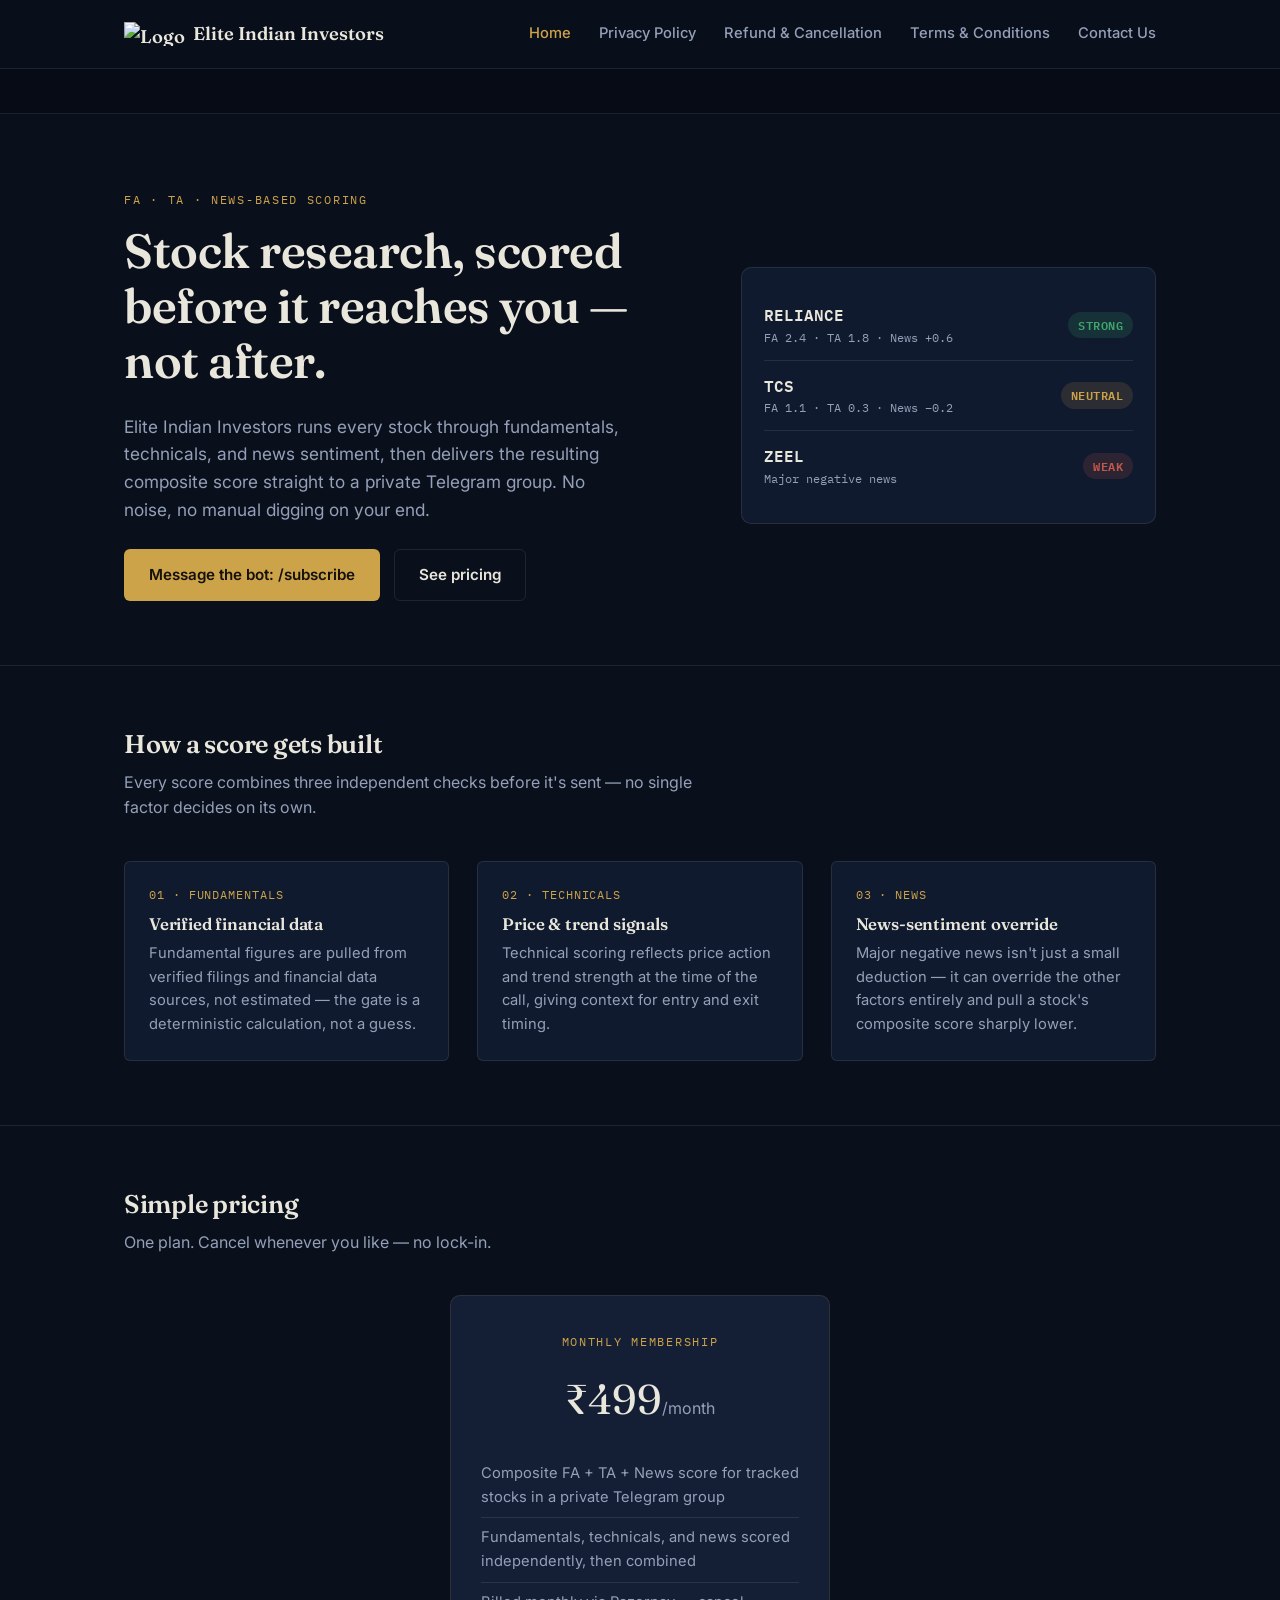
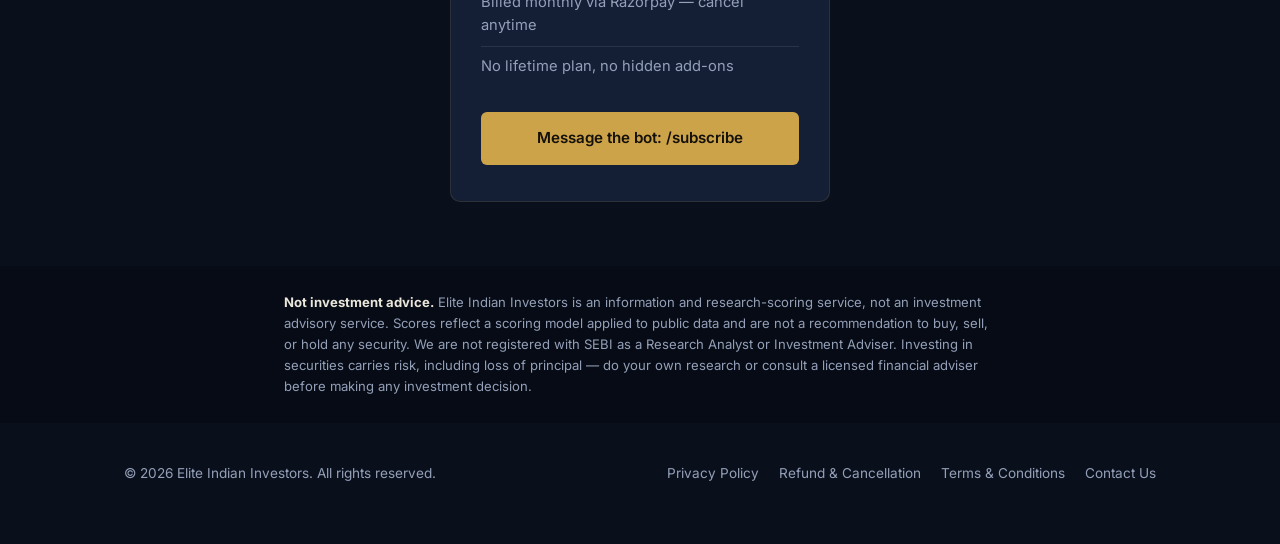
==== index.html @ 4921752c "Update index.html amount changed" ====
<!DOCTYPE html>
<html lang="en">
<head>
<meta charset="UTF-8">
<meta name="viewport" content="width=device-width, initial-scale=1.0">
<title>Elite Indian Investors — FA + TA + News-based stock scoring on Telegram</title>
<meta name="description" content="Elite Indian Investors delivers a composite fundamental, technical, and news score for Indian equities to a private Telegram group. Informational only — not investment advice. ₹1/month, cancel anytime.">
<link rel="preconnect" href="https://fonts.googleapis.com">
<link rel="preconnect" href="https://fonts.gstatic.com" crossorigin>
<link href="https://fonts.googleapis.com/css2?family=Fraunces:wght@500;600&family=Inter:wght@400;500;600&family=IBM+Plex+Mono:wght@400;500&display=swap" rel="stylesheet">
<link rel="stylesheet" href="styles.css">
</head>
<body>

<header class="site-header">
  <div class="wrap">
    <a href="index.html" class="logo" style="display: inline-flex; align-items: center; gap: 8px;">
    <img src="/docs/logo.png" alt="Logo" style="height: 24px; width: auto; object-fit: contain;">
    Elite Indian Investors
    </a>
    <nav class="primary">
      <a href="index.html" aria-current="page">Home</a>
      <a href="privacy.html">Privacy Policy</a>
      <a href="refund.html">Refund &amp; Cancellation</a>
      <a href="terms.html">Terms &amp; Conditions</a>
      <a href="contact.html">Contact Us</a>
    </nav>
    <button class="nav-toggle" aria-label="Toggle menu" aria-expanded="false">☰</button>
  </div>
</header>

<div class="ticker" aria-hidden="true">
  <div class="ticker-track mono">
    <span>SAMPLE FEED — ILLUSTRATIVE, NOT LIVE DATA</span>
    <span class="up">RELIANCE ▲ 1.2%</span>
    <span class="down">TCS ▼ 0.4%</span>
    <span class="up">HDFCBANK ▲ 0.8%</span>
    <span class="down">INFY ▼ 0.6%</span>
    <span class="up">ITC ▲ 2.1%</span>
    <span class="up">ICICIBANK ▲ 0.3%</span>
    <span class="down">WIPRO ▼ 1.0%</span>
  </div>
</div>

<section class="hero">
  <div class="wrap">
    <div>
      <div class="eyebrow">FA · TA · News-Based Scoring</div>
      <h1>Stock research, scored before it reaches you — not after.</h1>
      <p class="lead">Elite Indian Investors runs every stock through fundamentals, technicals, and news sentiment, then delivers the resulting composite score straight to a private Telegram group. No noise, no manual digging on your end.</p>
      <div class="cta-row">
        <a class="btn btn-primary" href="https://t.me/EliteIndianInvestorsbot">Message the bot: /subscribe</a>
        <a class="btn btn-ghost" href="#pricing">See pricing</a>
      </div>
    </div>
    <div class="signal-card mono" aria-hidden="true">
      <div class="row">
        <div><div class="ticker-name">RELIANCE</div><div class="sub">FA 2.4 · TA 1.8 · News +0.6</div></div>
        <span class="badge buy">STRONG</span>
      </div>
      <div class="row">
        <div><div class="ticker-name">TCS</div><div class="sub">FA 1.1 · TA 0.3 · News −0.2</div></div>
        <span class="badge hold">NEUTRAL</span>
      </div>
      <div class="row">
        <div><div class="ticker-name">ZEEL</div><div class="sub">Major negative news</div></div>
        <span class="badge sell">WEAK</span>
      </div>
    </div>
  </div>
</section>

<section class="section">
  <div class="wrap">
    <h2>How a score gets built</h2>
    <p class="section-sub">Every score combines three independent checks before it's sent — no single factor decides on its own.</p>
    <div class="feature-grid">
      <div class="feature">
        <span class="tag">01 · FUNDAMENTALS</span>
        <h3>Verified financial data</h3>
        <p>Fundamental figures are pulled from verified filings and financial data sources, not estimated — the gate is a deterministic calculation, not a guess.</p>
      </div>
      <div class="feature">
        <span class="tag">02 · TECHNICALS</span>
        <h3>Price &amp; trend signals</h3>
        <p>Technical scoring reflects price action and trend strength at the time of the call, giving context for entry and exit timing.</p>
      </div>
      <div class="feature">
        <span class="tag">03 · NEWS</span>
        <h3>News-sentiment override</h3>
        <p>Major negative news isn't just a small deduction — it can override the other factors entirely and pull a stock's composite score sharply lower.</p>
      </div>
    </div>
  </div>
</section>

<section class="section" id="pricing" style="border-bottom:none;">
  <div class="wrap">
    <h2>Simple pricing</h2>
    <p class="section-sub">One plan. Cancel whenever you like — no lock-in.</p>
    <div class="pricing-card">
      <div class="eyebrow" style="text-align:center;">MONTHLY MEMBERSHIP</div>
      <div class="price">₹499<small>/month</small></div>
      <ul>
        <li>Composite FA + TA + News score for tracked stocks in a private Telegram group</li>
        <li>Fundamentals, technicals, and news scored independently, then combined</li>
        <li>Billed monthly via Razorpay — cancel anytime</li>
        <li>No lifetime plan, no hidden add-ons</li>
      </ul>
      <a class="btn btn-primary" style="width:100%;" href="https://t.me/EliteIndianInvestorsbot">Message the bot: /subscribe</a>
    </div>
  </div>
</section>

<div class="disclaimer">
  <div class="wrap">
    <strong>Not investment advice.</strong> Elite Indian Investors is an information and research-scoring service, not an investment advisory service. Scores reflect a scoring model applied to public data and are not a recommendation to buy, sell, or hold any security. We are not registered with SEBI as a Research Analyst or Investment Adviser. Investing in securities carries risk, including loss of principal — do your own research or consult a licensed financial adviser before making any investment decision.
  </div>
</div>

<footer class="site-footer">
  <div class="wrap">
    <div>© 2026 Elite Indian Investors. All rights reserved.</div>
    <nav>
      <a href="privacy.html">Privacy Policy</a>
      <a href="refund.html">Refund &amp; Cancellation</a>
      <a href="terms.html">Terms &amp; Conditions</a>
      <a href="contact.html">Contact Us</a>
    </nav>
  </div>
</footer>

<script src="script.js"></script>
</body>
</html>
---- styles.css ----
/* ==========================================================================
   Elite Indian Investors — shared stylesheet
   Palette: deep navy/charcoal ground, warm off-white text, gold accent
   (premium/"elite" cue), muted green/red for buy/sell signal motifs.
   Type: Fraunces (display, serif — premium, editorial) + Inter (body) +
   IBM Plex Mono (ticker tape, prices, data).
   ========================================================================== */

:root {
  --bg: #0A0F1C;
  --bg-panel: #101A2E;
  --bg-panel-raised: #141F36;
  --border: rgba(230, 227, 216, 0.10);
  --text: #E9E6DC;
  --text-muted: #93A0B8;
  --gold: #CDA349;
  --gold-soft: rgba(205, 163, 73, 0.14);
  --green: #3FA66B;
  --red: #C1594A;
  --radius: 6px;
  --maxw: 1080px;
}

* { box-sizing: border-box; }

@media (prefers-reduced-motion: reduce) {
  *, *::before, *::after {
    animation-duration: 0.001ms !important;
    animation-iteration-count: 1 !important;
    transition-duration: 0.001ms !important;
  }
}

html { scroll-behavior: smooth; }

body {
  margin: 0;
  background: var(--bg);
  color: var(--text);
  font-family: 'Inter', -apple-system, BlinkMacSystemFont, sans-serif;
  font-size: 16px;
  line-height: 1.6;
  -webkit-font-smoothing: antialiased;
}

h1, h2, h3 {
  font-family: 'Fraunces', Georgia, serif;
  font-weight: 600;
  line-height: 1.15;
  margin: 0 0 0.5em;
  letter-spacing: -0.01em;
}

a { color: var(--gold); text-decoration: none; }
a:hover { text-decoration: underline; }
a:focus-visible, button:focus-visible {
  outline: 2px solid var(--gold);
  outline-offset: 3px;
}

p { color: var(--text-muted); margin: 0 0 1em; }

.mono { font-family: 'IBM Plex Mono', monospace; }

.wrap {
  max-width: var(--maxw);
  margin: 0 auto;
  padding: 0 24px;
}

/* ---------- Header / nav ---------- */

.site-header {
  border-bottom: 1px solid var(--border);
  position: sticky;
  top: 0;
  background: rgba(10, 15, 28, 0.92);
  backdrop-filter: blur(8px);
  z-index: 20;
}

.site-header .wrap {
  display: flex;
  align-items: center;
  justify-content: space-between;
  height: 68px;
}

.logo {
  font-family: 'Fraunces', serif;
  font-weight: 600;
  font-size: 1.15rem;
  color: var(--text);
  display: flex;
  align-items: baseline;
  gap: 8px;
}
.logo:hover { text-decoration: none; }
.logo .mark { color: var(--gold); }

nav.primary { display: flex; gap: 28px; }
nav.primary a {
  color: var(--text-muted);
  font-size: 0.92rem;
  font-weight: 500;
}
nav.primary a:hover, nav.primary a[aria-current="page"] {
  color: var(--text);
  text-decoration: none;
}
nav.primary a[aria-current="page"] { color: var(--gold); }

.nav-toggle {
  display: none;
  background: none;
  border: 1px solid var(--border);
  border-radius: var(--radius);
  color: var(--text);
  width: 40px;
  height: 40px;
  font-size: 1.1rem;
}

@media (max-width: 720px) {
  nav.primary {
    position: absolute;
    top: 68px;
    left: 0;
    right: 0;
    background: var(--bg-panel);
    border-bottom: 1px solid var(--border);
    flex-direction: column;
    padding: 12px 24px 20px;
    gap: 14px;
    display: none;
  }
  nav.primary.open { display: flex; }
  .nav-toggle { display: block; }
}

/* ---------- Ticker tape (signature element) ---------- */

.ticker {
  border-bottom: 1px solid var(--border);
  background: #070B15;
  overflow: hidden;
  white-space: nowrap;
  padding: 9px 0;
}
.ticker-track {
  display: inline-block;
  padding-left: 100%;
  animation: ticker-scroll 38s linear infinite;
}
.ticker-track span {
  font-size: 0.82rem;
  margin-right: 36px;
  color: var(--text-muted);
}
.ticker-track span.up { color: var(--green); }
.ticker-track span.down { color: var(--red); }
@keyframes ticker-scroll {
  0% { transform: translateX(0); }
  100% { transform: translateX(-100%); }
}

/* ---------- Hero ---------- */

.hero {
  padding: 76px 0 64px;
  border-bottom: 1px solid var(--border);
}
.hero .wrap {
  display: grid;
  grid-template-columns: 1.15fr 0.85fr;
  gap: 56px;
  align-items: center;
}
@media (max-width: 860px) {
  .hero .wrap { grid-template-columns: 1fr; }
}

.eyebrow {
  font-family: 'IBM Plex Mono', monospace;
  font-size: 0.76rem;
  letter-spacing: 0.14em;
  text-transform: uppercase;
  color: var(--gold);
  margin-bottom: 14px;
}

.hero h1 {
  font-size: clamp(2rem, 4.4vw, 3rem);
  color: var(--text);
}
.hero p.lead {
  font-size: 1.08rem;
  max-width: 46ch;
}

.cta-row { display: flex; gap: 14px; margin-top: 26px; flex-wrap: wrap; }

.btn {
  display: inline-block;
  padding: 13px 24px;
  border-radius: var(--radius);
  font-weight: 600;
  font-size: 0.95rem;
  border: 1px solid transparent;
}
.btn-primary {
  background: var(--gold);
  color: #14100a;
}
.btn-primary:hover { background: #dcb45e; text-decoration: none; }
.btn-ghost {
  border-color: var(--border);
  color: var(--text);
}
.btn-ghost:hover { border-color: var(--gold); text-decoration: none; }

/* ---------- Signal card mock (hero visual, pure CSS) ---------- */

.signal-card {
  background: var(--bg-panel);
  border: 1px solid var(--border);
  border-radius: 10px;
  padding: 22px;
}
.signal-card .row {
  display: flex;
  justify-content: space-between;
  align-items: center;
  padding: 12px 0;
  border-bottom: 1px solid var(--border);
}
.signal-card .row:last-child { border-bottom: none; }
.signal-card .ticker-name { font-weight: 600; color: var(--text); }
.signal-card .sub { font-size: 0.78rem; color: var(--text-muted); }
.badge {
  font-family: 'IBM Plex Mono', monospace;
  font-size: 0.72rem;
  font-weight: 600;
  padding: 4px 10px;
  border-radius: 999px;
  letter-spacing: 0.04em;
}
.badge.buy { background: rgba(63, 166, 107, 0.16); color: var(--green); }
.badge.sell { background: rgba(193, 89, 74, 0.16); color: var(--red); }
.badge.hold { background: var(--gold-soft); color: var(--gold); }

/* ---------- Feature grid ---------- */

.section { padding: 64px 0; border-bottom: 1px solid var(--border); }
.section h2 { font-size: 1.6rem; color: var(--text); margin-bottom: 10px; }
.section .section-sub { max-width: 60ch; margin-bottom: 40px; }

.feature-grid {
  display: grid;
  grid-template-columns: repeat(3, 1fr);
  gap: 28px;
}
@media (max-width: 780px) {
  .feature-grid { grid-template-columns: 1fr; }
}
.feature {
  background: var(--bg-panel);
  border: 1px solid var(--border);
  border-radius: var(--radius);
  padding: 24px;
}
.feature .tag {
  font-family: 'IBM Plex Mono', monospace;
  font-size: 0.72rem;
  color: var(--gold);
  letter-spacing: 0.08em;
  margin-bottom: 10px;
  display: block;
}
.feature h3 { font-size: 1.05rem; color: var(--text); }
.feature p { font-size: 0.92rem; margin-bottom: 0; }

/* ---------- Pricing ---------- */

.pricing-card {
  max-width: 380px;
  margin: 0 auto;
  background: var(--bg-panel-raised);
  border: 1px solid var(--gold-soft);
  border-radius: 10px;
  padding: 36px 30px;
  text-align: center;
}
.price {
  font-family: 'Fraunces', serif;
  font-size: 2.6rem;
  color: var(--text);
  margin: 6px 0 2px;
}
.price sup { font-size: 1.1rem; vertical-align: super; color: var(--text-muted); }
.price small { font-size: 1rem; color: var(--text-muted); font-family: 'Inter', sans-serif; }
.pricing-card ul { list-style: none; padding: 0; margin: 22px 0 26px; text-align: left; }
.pricing-card li {
  padding: 8px 0;
  color: var(--text-muted);
  font-size: 0.92rem;
  border-bottom: 1px solid var(--border);
}
.pricing-card li:last-child { border-bottom: none; }

/* ---------- Disclaimer strip ---------- */

.disclaimer {
  background: #070B15;
  padding: 26px 0;
}
.disclaimer .wrap {
  font-size: 0.82rem;
  color: var(--text-muted);
  max-width: 760px;
}
.disclaimer strong { color: var(--text); }

/* ---------- Footer ---------- */

footer.site-footer { padding: 40px 0 60px; }
footer.site-footer .wrap {
  display: flex;
  justify-content: space-between;
  flex-wrap: wrap;
  gap: 20px;
  font-size: 0.85rem;
  color: var(--text-muted);
}
footer.site-footer nav { display: flex; gap: 20px; flex-wrap: wrap; }
footer.site-footer nav a { color: var(--text-muted); }
footer.site-footer nav a:hover { color: var(--gold); text-decoration: none; }

/* ---------- Legal page body (privacy/refund/terms/contact) ---------- */

.legal {
  padding: 56px 0 72px;
}
.legal .wrap { max-width: 760px; }
.legal h1 { font-size: 2rem; color: var(--text); margin-bottom: 6px; }
.legal .updated { font-size: 0.82rem; color: var(--text-muted); margin-bottom: 36px; font-family: 'IBM Plex Mono', monospace; }
.legal h2 {
  font-size: 1.15rem;
  color: var(--text);
  margin-top: 38px;
  padding-top: 4px;
}
.legal p, .legal li { color: var(--text-muted); font-size: 0.96rem; }
.legal ul, .legal ol { padding-left: 22px; }
.legal li { margin-bottom: 8px; }
.legal a { color: var(--gold); }

.contact-card {
  background: var(--bg-panel);
  border: 1px solid var(--border);
  border-radius: var(--radius);
  padding: 26px 28px;
  margin-top: 8px;
}
.contact-card dt { font-family: 'IBM Plex Mono', monospace; font-size: 0.76rem; color: var(--gold); letter-spacing: 0.06em; text-transform: uppercase; margin-top: 16px; }
.contact-card dt:first-child { margin-top: 0; }
.contact-card dd { margin: 4px 0 0; color: var(--text); }
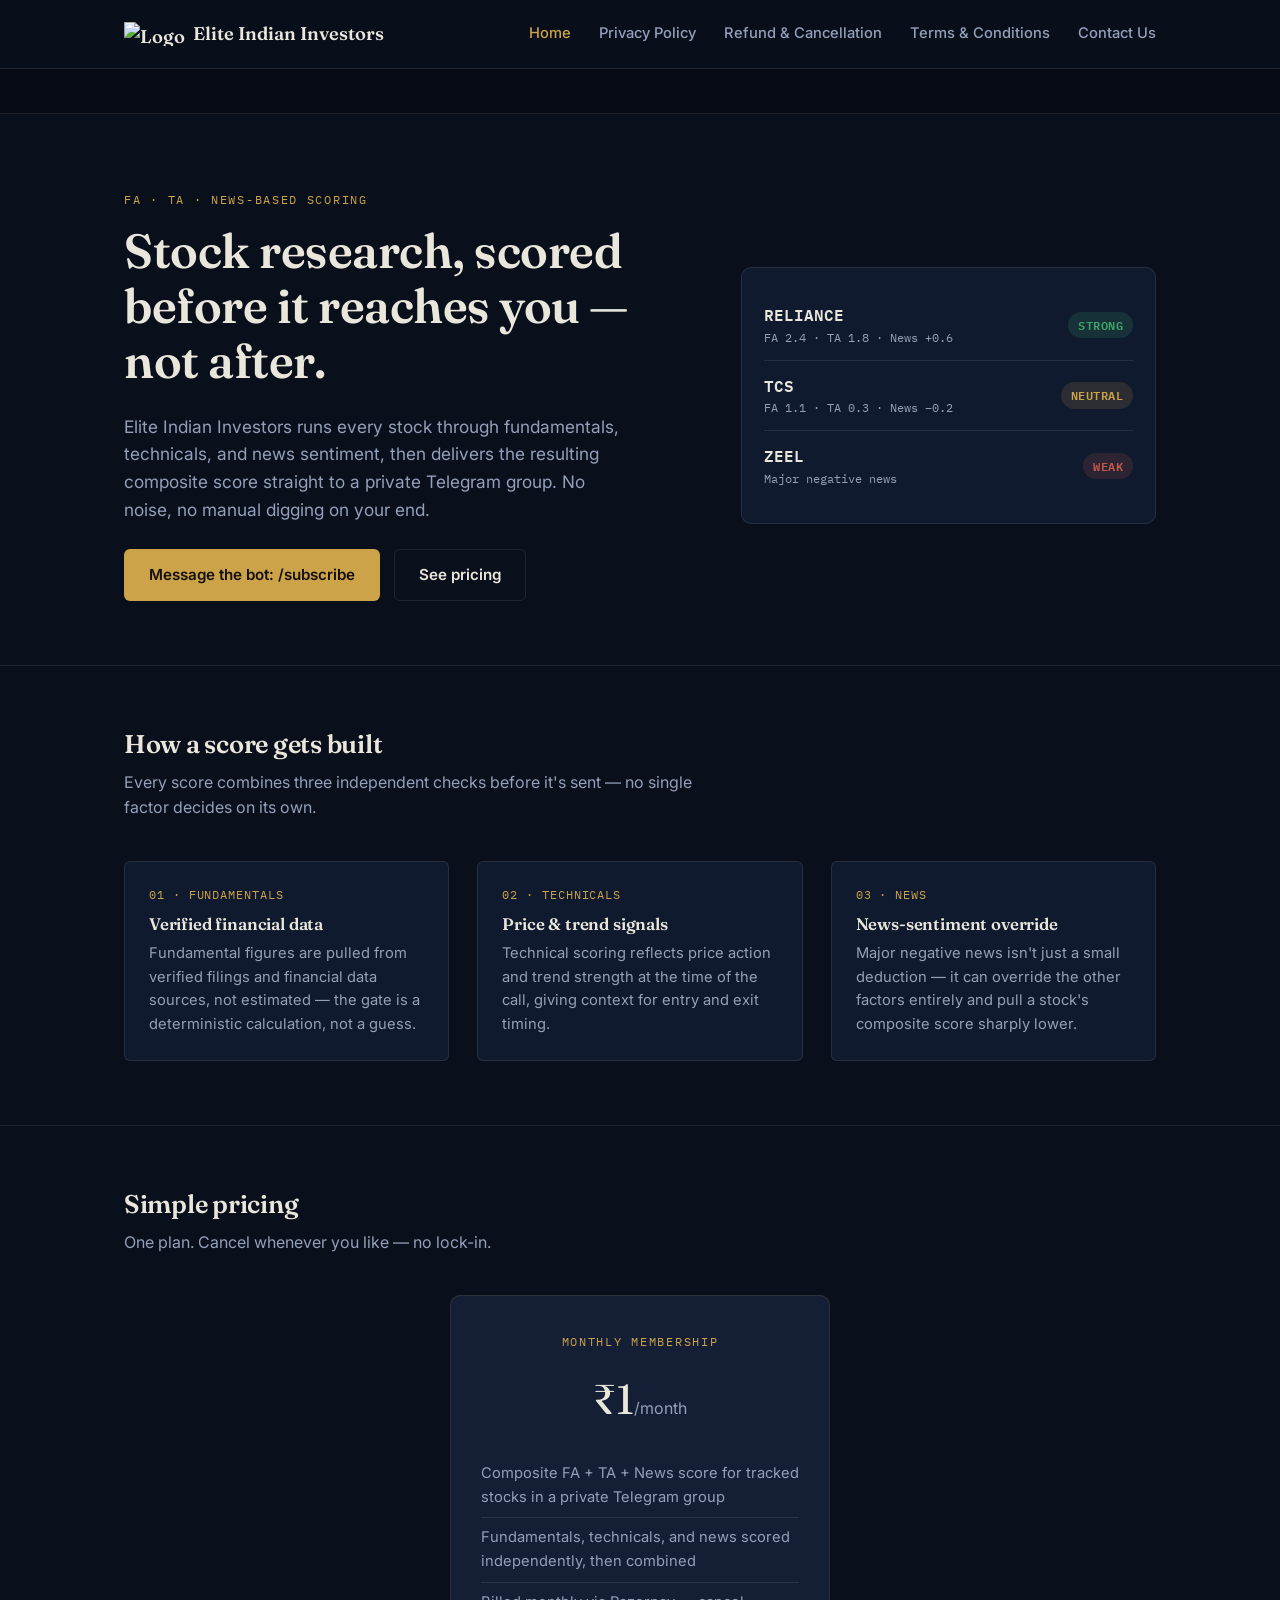
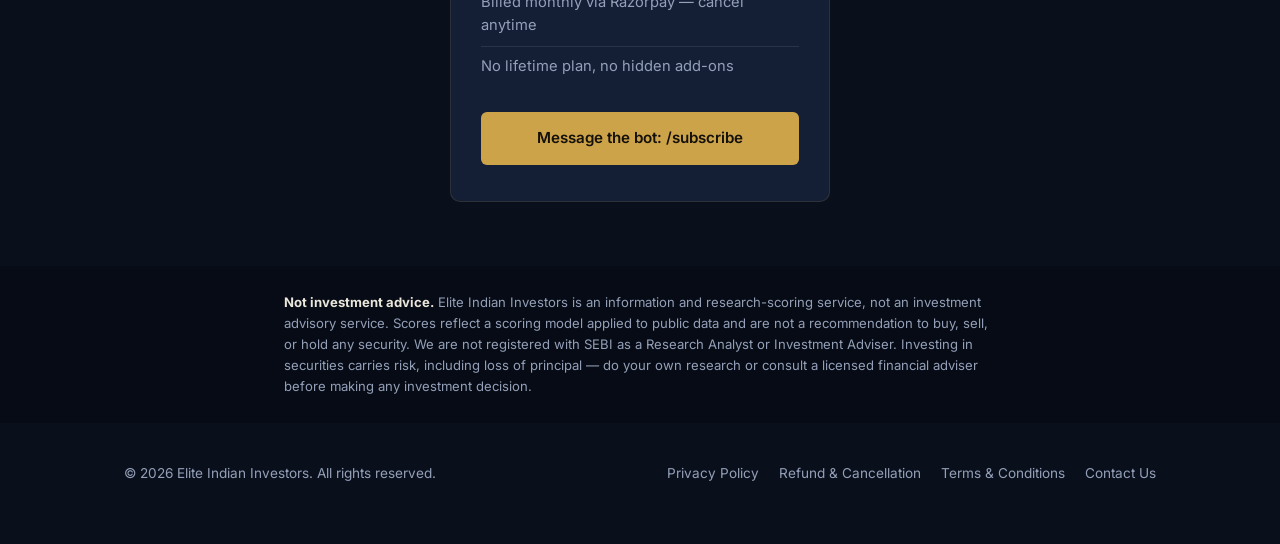
==== commit f69b32f6: "Update index.html amount changed" ====
--- a/index.html
+++ b/index.html
@@ -100,7 +100,7 @@
     <p class="section-sub">One plan. Cancel whenever you like — no lock-in.</p>
     <div class="pricing-card">
       <div class="eyebrow" style="text-align:center;">MONTHLY MEMBERSHIP</div>
-      <div class="price">₹499<small>/month</small></div>
+      <div class="price">₹1<small>/month</small></div>
       <ul>
         <li>Composite FA + TA + News score for tracked stocks in a private Telegram group</li>
         <li>Fundamentals, technicals, and news scored independently, then combined</li>
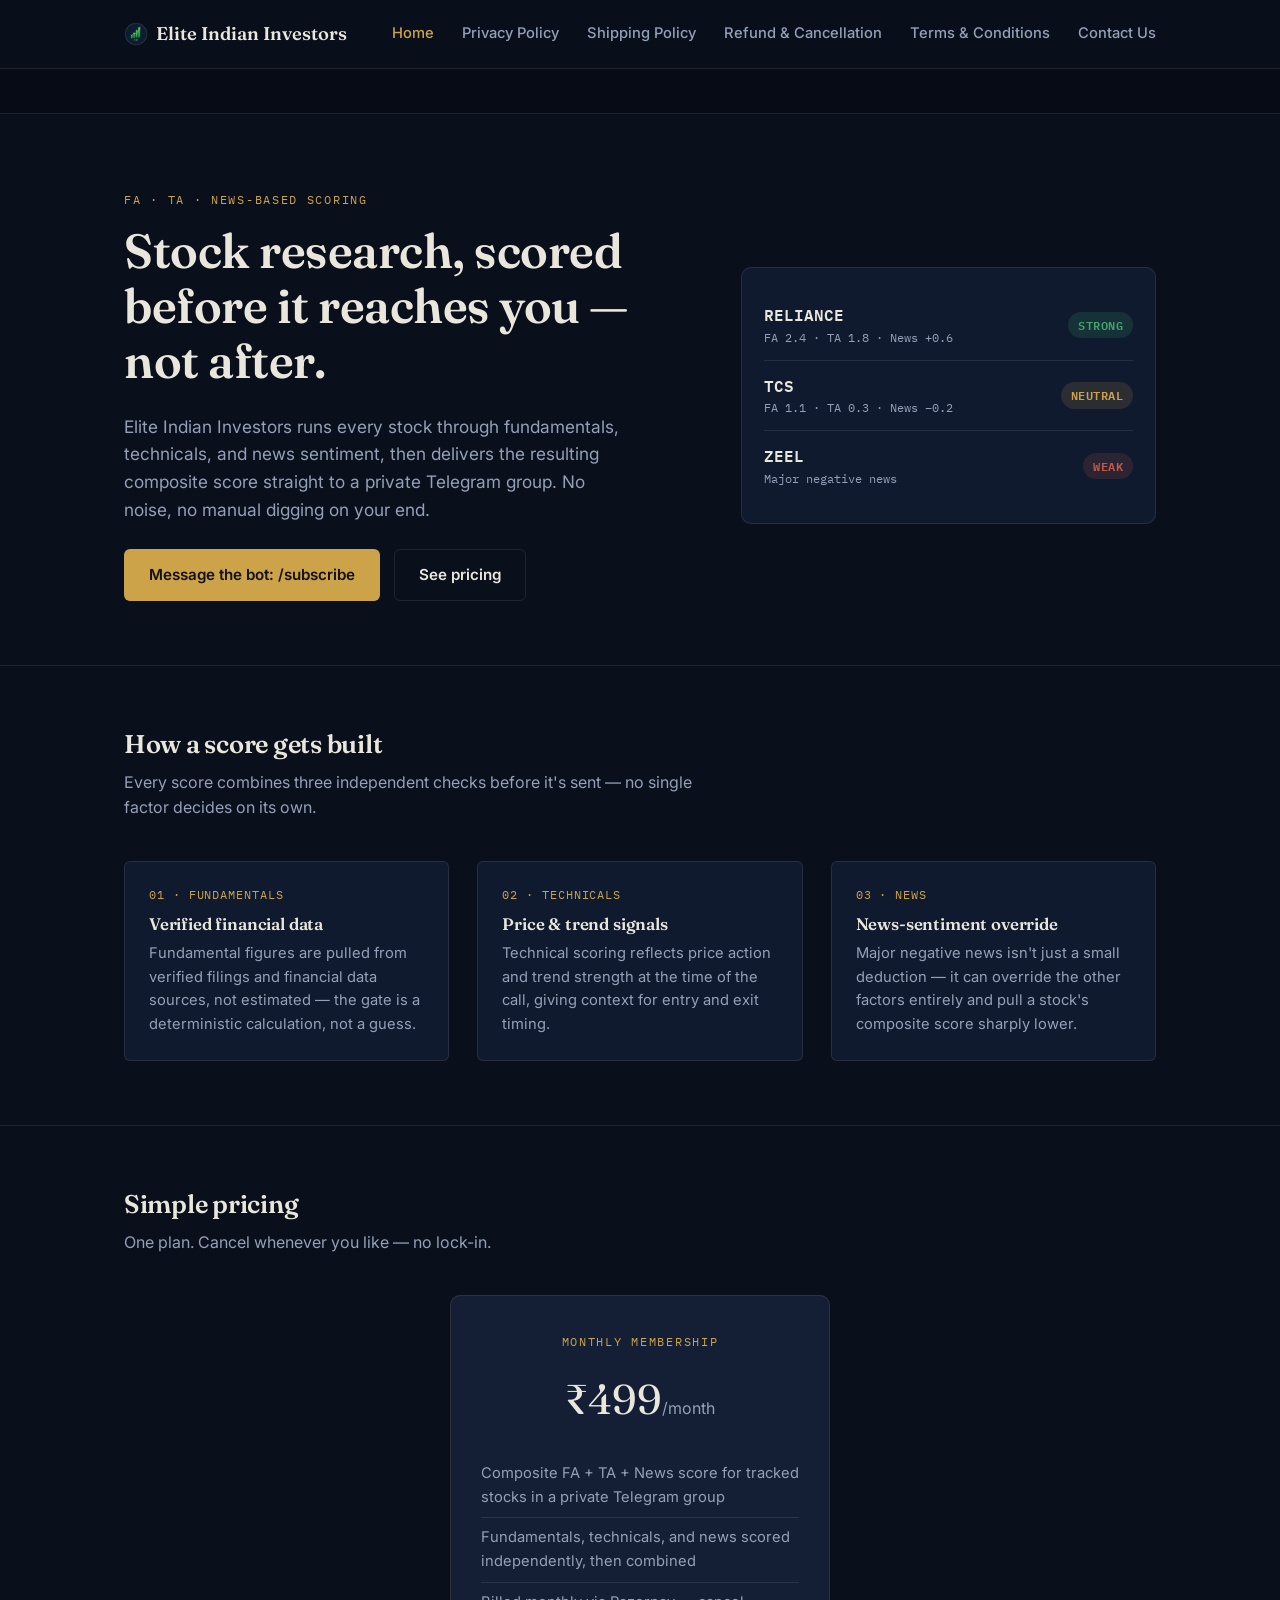
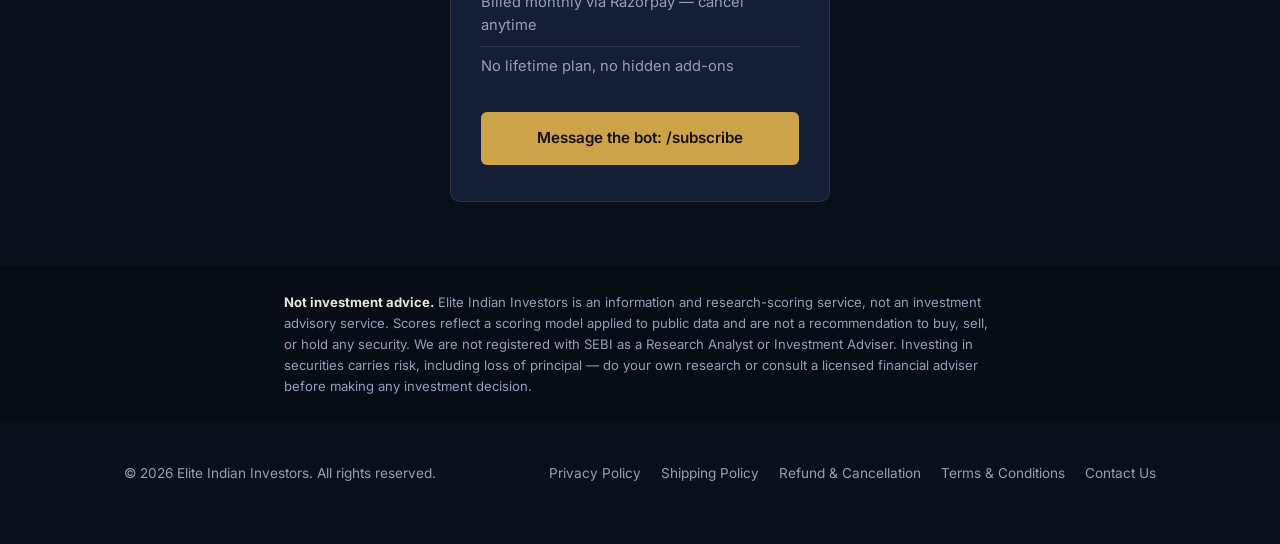
==== commit 57788b17: "Add files via upload Updated" ====
--- a/index.html
+++ b/index.html
@@ -4,7 +4,7 @@
 <meta charset="UTF-8">
 <meta name="viewport" content="width=device-width, initial-scale=1.0">
 <title>Elite Indian Investors — FA + TA + News-based stock scoring on Telegram</title>
-<meta name="description" content="Elite Indian Investors delivers a composite fundamental, technical, and news score for Indian equities to a private Telegram group. Informational only — not investment advice. ₹1/month, cancel anytime.">
+<meta name="description" content="Elite Indian Investors delivers a composite fundamental, technical, and news score for Indian equities to a private Telegram group. Informational only — not investment advice. ₹499/month, cancel anytime.">
 <link rel="preconnect" href="https://fonts.googleapis.com">
 <link rel="preconnect" href="https://fonts.gstatic.com" crossorigin>
 <link href="https://fonts.googleapis.com/css2?family=Fraunces:wght@500;600&family=Inter:wght@400;500;600&family=IBM+Plex+Mono:wght@400;500&display=swap" rel="stylesheet">
@@ -15,12 +15,13 @@
 <header class="site-header">
   <div class="wrap">
     <a href="index.html" class="logo" style="display: inline-flex; align-items: center; gap: 8px;">
-    <img src="/docs/logo.png" alt="Logo" style="height: 24px; width: auto; object-fit: contain;">
+    <img src="logo.png" alt="Logo" style="height: 24px; width: auto; object-fit: contain;">
     Elite Indian Investors
     </a>
     <nav class="primary">
       <a href="index.html" aria-current="page">Home</a>
       <a href="privacy.html">Privacy Policy</a>
+      <a href="shipping.html">Shipping Policy</a>
       <a href="refund.html">Refund &amp; Cancellation</a>
       <a href="terms.html">Terms &amp; Conditions</a>
       <a href="contact.html">Contact Us</a>
@@ -100,7 +101,7 @@
     <p class="section-sub">One plan. Cancel whenever you like — no lock-in.</p>
     <div class="pricing-card">
       <div class="eyebrow" style="text-align:center;">MONTHLY MEMBERSHIP</div>
-      <div class="price">₹1<small>/month</small></div>
+      <div class="price">₹499<small>/month</small></div>
       <ul>
         <li>Composite FA + TA + News score for tracked stocks in a private Telegram group</li>
         <li>Fundamentals, technicals, and news scored independently, then combined</li>
@@ -123,6 +124,7 @@
     <div>© 2026 Elite Indian Investors. All rights reserved.</div>
     <nav>
       <a href="privacy.html">Privacy Policy</a>
+      <a href="shipping.html">Shipping Policy</a>
       <a href="refund.html">Refund &amp; Cancellation</a>
       <a href="terms.html">Terms &amp; Conditions</a>
       <a href="contact.html">Contact Us</a>
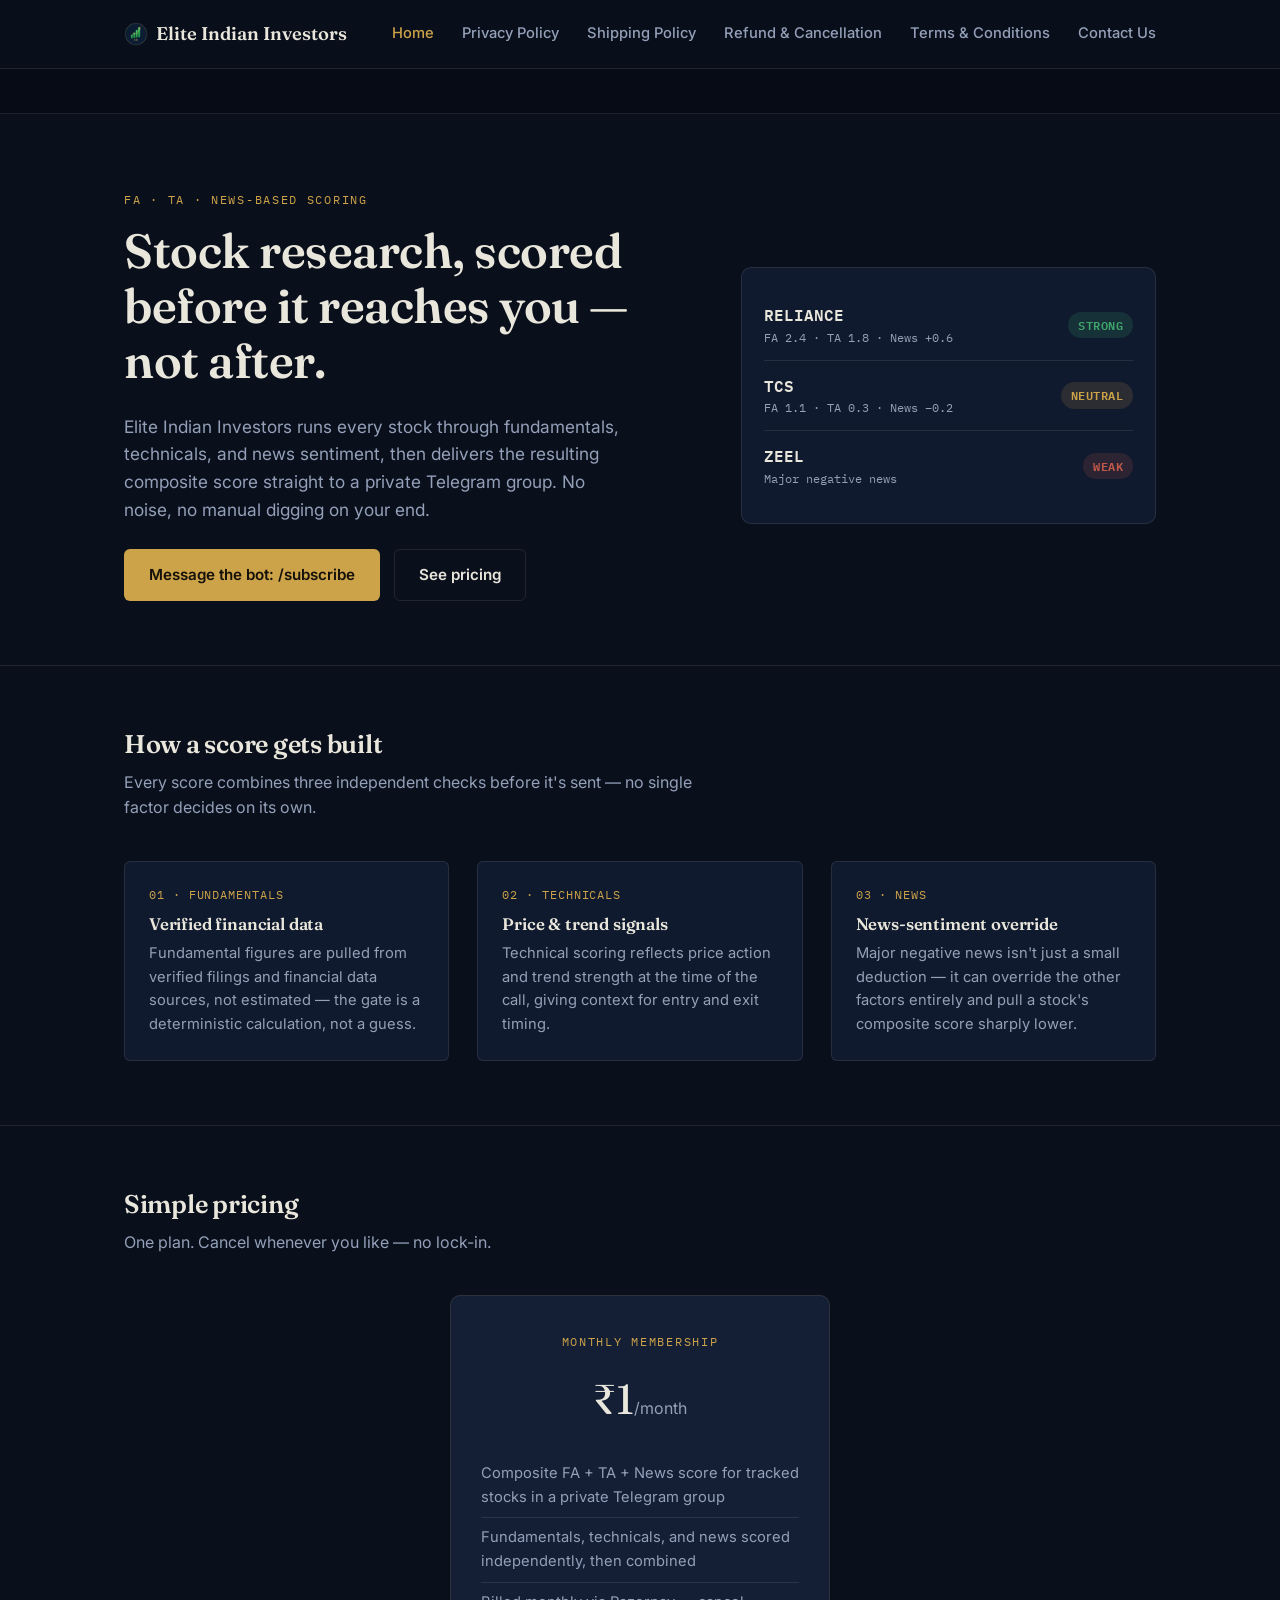
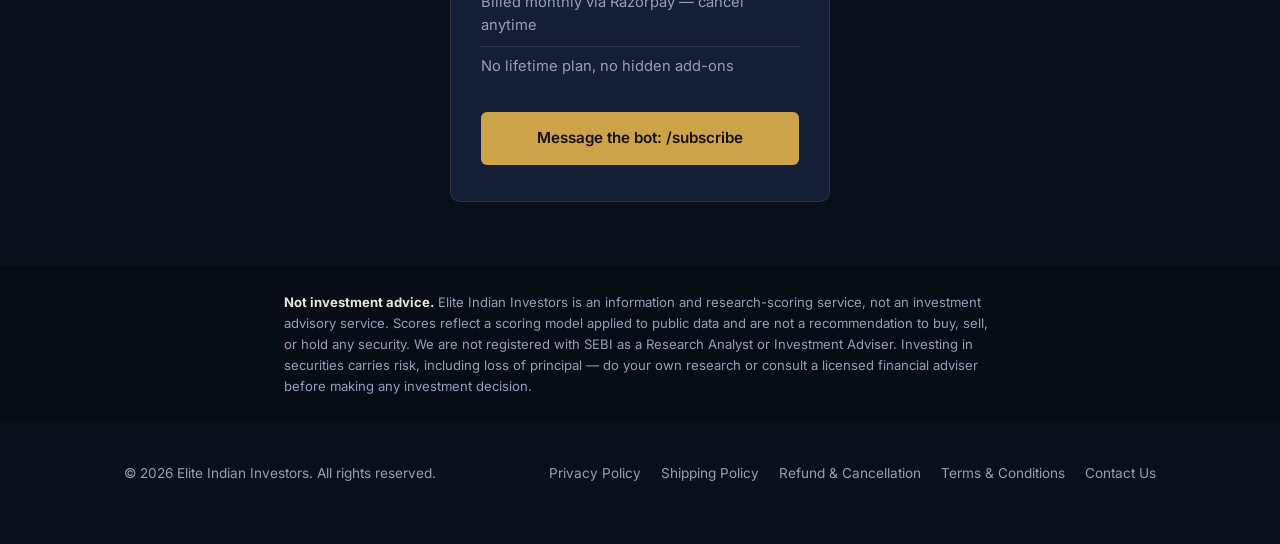
==== commit c9e67316: "Update index.html Amount updated" ====
--- a/index.html
+++ b/index.html
@@ -4,7 +4,7 @@
 <meta charset="UTF-8">
 <meta name="viewport" content="width=device-width, initial-scale=1.0">
 <title>Elite Indian Investors — FA + TA + News-based stock scoring on Telegram</title>
-<meta name="description" content="Elite Indian Investors delivers a composite fundamental, technical, and news score for Indian equities to a private Telegram group. Informational only — not investment advice. ₹499/month, cancel anytime.">
+<meta name="description" content="Elite Indian Investors delivers a composite fundamental, technical, and news score for Indian equities to a private Telegram group. Informational only — not investment advice. ₹1/month, cancel anytime.">
 <link rel="preconnect" href="https://fonts.googleapis.com">
 <link rel="preconnect" href="https://fonts.gstatic.com" crossorigin>
 <link href="https://fonts.googleapis.com/css2?family=Fraunces:wght@500;600&family=Inter:wght@400;500;600&family=IBM+Plex+Mono:wght@400;500&display=swap" rel="stylesheet">
@@ -101,7 +101,7 @@
     <p class="section-sub">One plan. Cancel whenever you like — no lock-in.</p>
     <div class="pricing-card">
       <div class="eyebrow" style="text-align:center;">MONTHLY MEMBERSHIP</div>
-      <div class="price">₹499<small>/month</small></div>
+      <div class="price">₹1<small>/month</small></div>
       <ul>
         <li>Composite FA + TA + News score for tracked stocks in a private Telegram group</li>
         <li>Fundamentals, technicals, and news scored independently, then combined</li>
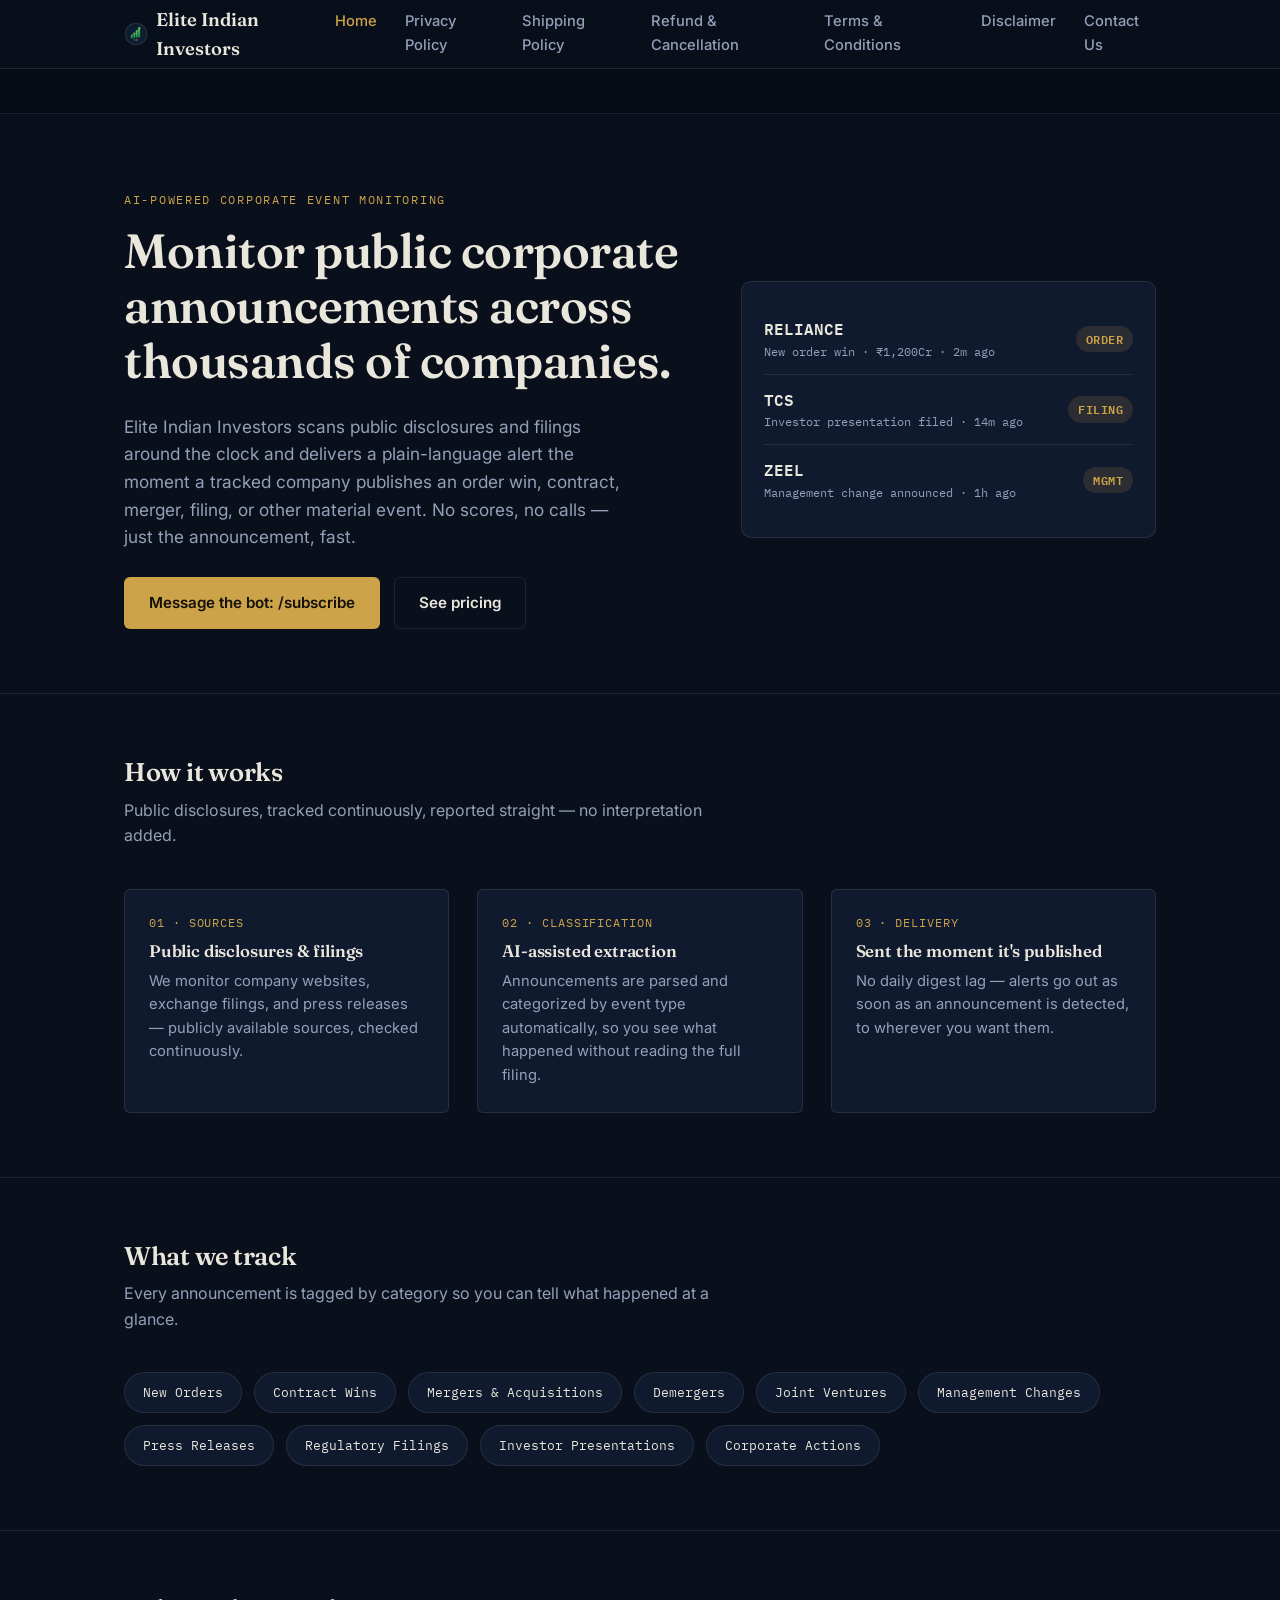
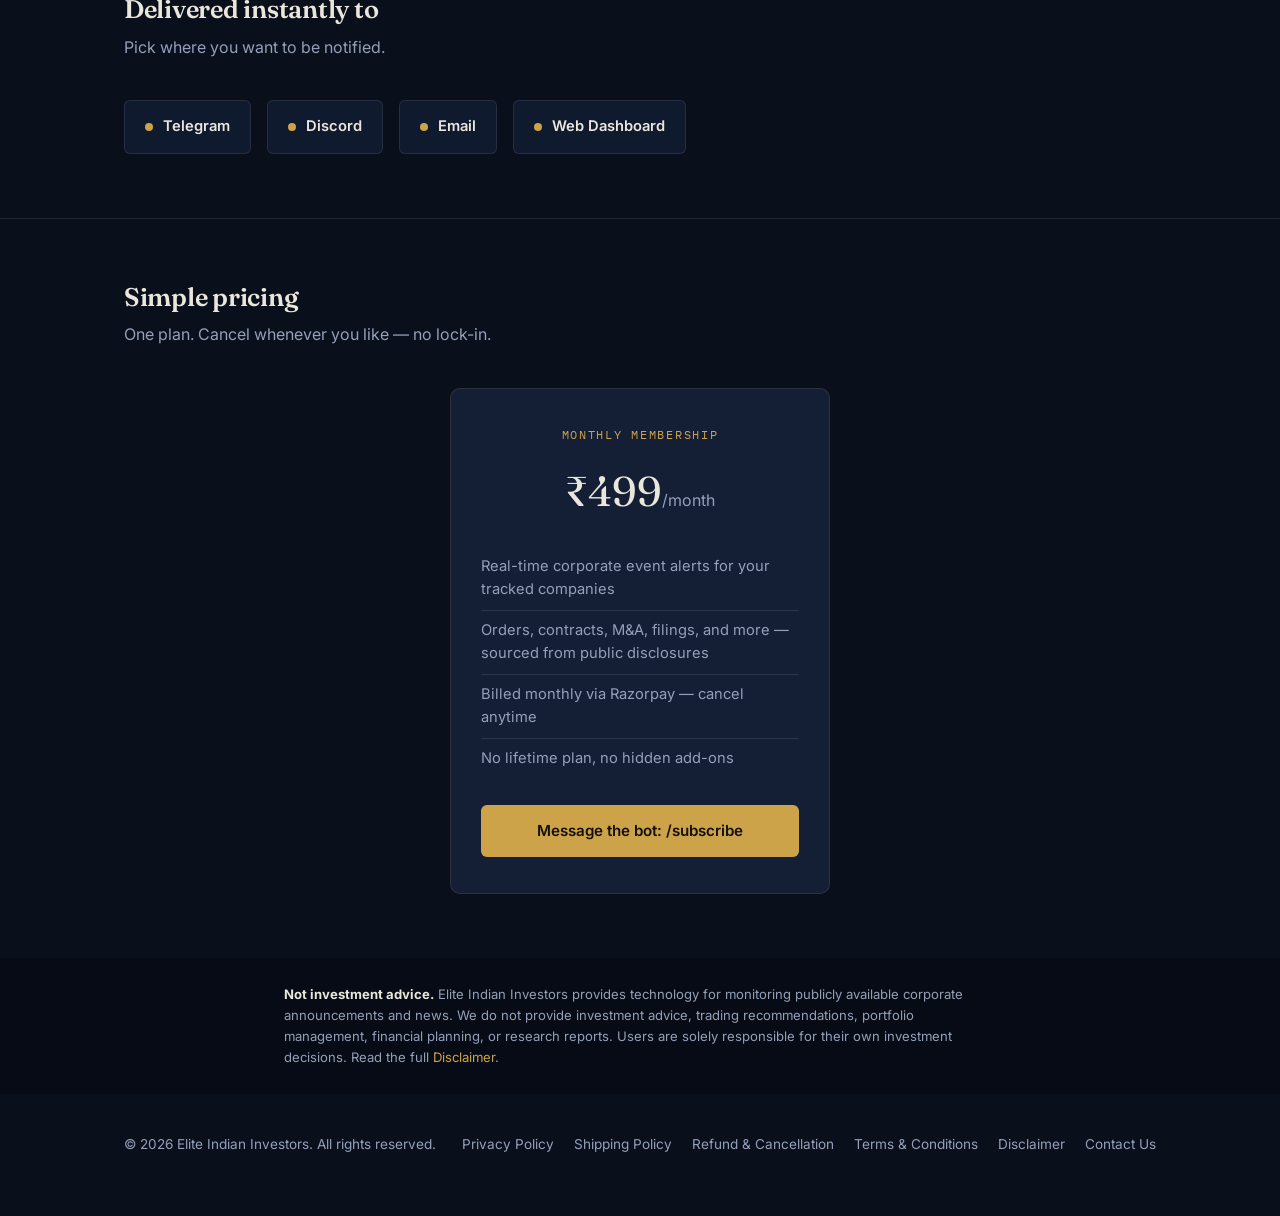
==== commit 26bf7fe3: "Add files via upload updated" ====
--- a/index.html
+++ b/index.html
@@ -3,8 +3,8 @@
 <head>
 <meta charset="UTF-8">
 <meta name="viewport" content="width=device-width, initial-scale=1.0">
-<title>Elite Indian Investors — FA + TA + News-based stock scoring on Telegram</title>
-<meta name="description" content="Elite Indian Investors delivers a composite fundamental, technical, and news score for Indian equities to a private Telegram group. Informational only — not investment advice. ₹1/month, cancel anytime.">
+<title>Elite Indian Investors — AI-Powered Corporate Event Monitoring</title>
+<meta name="description" content="Elite Indian Investors monitors public corporate announcements — orders, contracts, M&amp;A, filings, and more — across tracked companies, delivered instantly to Telegram, Discord, and email. Not investment advice. ₹499/month, cancel anytime.">
 <link rel="preconnect" href="https://fonts.googleapis.com">
 <link rel="preconnect" href="https://fonts.gstatic.com" crossorigin>
 <link href="https://fonts.googleapis.com/css2?family=Fraunces:wght@500;600&family=Inter:wght@400;500;600&family=IBM+Plex+Mono:wght@400;500&display=swap" rel="stylesheet">
@@ -24,6 +24,7 @@
       <a href="shipping.html">Shipping Policy</a>
       <a href="refund.html">Refund &amp; Cancellation</a>
       <a href="terms.html">Terms &amp; Conditions</a>
+      <a href="disclaimer.html">Disclaimer</a>
       <a href="contact.html">Contact Us</a>
     </nav>
     <button class="nav-toggle" aria-label="Toggle menu" aria-expanded="false">☰</button>
@@ -33,22 +34,22 @@
 <div class="ticker" aria-hidden="true">
   <div class="ticker-track mono">
     <span>SAMPLE FEED — ILLUSTRATIVE, NOT LIVE DATA</span>
-    <span class="up">RELIANCE ▲ 1.2%</span>
-    <span class="down">TCS ▼ 0.4%</span>
-    <span class="up">HDFCBANK ▲ 0.8%</span>
-    <span class="down">INFY ▼ 0.6%</span>
-    <span class="up">ITC ▲ 2.1%</span>
-    <span class="up">ICICIBANK ▲ 0.3%</span>
-    <span class="down">WIPRO ▼ 1.0%</span>
+    <span class="up">RELIANCE — new order win, ₹1,200Cr</span>
+    <span>TCS — investor presentation filed</span>
+    <span class="up">HDFCBANK — board approves buyback</span>
+    <span>INFY — management change announced</span>
+    <span class="up">ITC — Q1 regulatory filing published</span>
+    <span>ICICIBANK — press release issued</span>
+    <span class="up">WIPRO — new contract announced</span>
   </div>
 </div>
 
 <section class="hero">
   <div class="wrap">
     <div>
-      <div class="eyebrow">FA · TA · News-Based Scoring</div>
-      <h1>Stock research, scored before it reaches you — not after.</h1>
-      <p class="lead">Elite Indian Investors runs every stock through fundamentals, technicals, and news sentiment, then delivers the resulting composite score straight to a private Telegram group. No noise, no manual digging on your end.</p>
+      <div class="eyebrow">AI-Powered Corporate Event Monitoring</div>
+      <h1>Monitor public corporate announcements across thousands of companies.</h1>
+      <p class="lead">Elite Indian Investors scans public disclosures and filings around the clock and delivers a plain-language alert the moment a tracked company publishes an order win, contract, merger, filing, or other material event. No scores, no calls — just the announcement, fast.</p>
       <div class="cta-row">
         <a class="btn btn-primary" href="https://t.me/EliteIndianInvestorsbot">Message the bot: /subscribe</a>
         <a class="btn btn-ghost" href="#pricing">See pricing</a>
@@ -56,16 +57,16 @@
     </div>
     <div class="signal-card mono" aria-hidden="true">
       <div class="row">
-        <div><div class="ticker-name">RELIANCE</div><div class="sub">FA 2.4 · TA 1.8 · News +0.6</div></div>
-        <span class="badge buy">STRONG</span>
+        <div><div class="ticker-name">RELIANCE</div><div class="sub">New order win · ₹1,200Cr · 2m ago</div></div>
+        <span class="badge hold">ORDER</span>
       </div>
       <div class="row">
-        <div><div class="ticker-name">TCS</div><div class="sub">FA 1.1 · TA 0.3 · News −0.2</div></div>
-        <span class="badge hold">NEUTRAL</span>
+        <div><div class="ticker-name">TCS</div><div class="sub">Investor presentation filed · 14m ago</div></div>
+        <span class="badge hold">FILING</span>
       </div>
       <div class="row">
-        <div><div class="ticker-name">ZEEL</div><div class="sub">Major negative news</div></div>
-        <span class="badge sell">WEAK</span>
+        <div><div class="ticker-name">ZEEL</div><div class="sub">Management change announced · 1h ago</div></div>
+        <span class="badge hold">MGMT</span>
       </div>
     </div>
   </div>
@@ -73,24 +74,56 @@
 
 <section class="section">
   <div class="wrap">
-    <h2>How a score gets built</h2>
-    <p class="section-sub">Every score combines three independent checks before it's sent — no single factor decides on its own.</p>
+    <h2>How it works</h2>
+    <p class="section-sub">Public disclosures, tracked continuously, reported straight — no interpretation added.</p>
     <div class="feature-grid">
       <div class="feature">
-        <span class="tag">01 · FUNDAMENTALS</span>
-        <h3>Verified financial data</h3>
-        <p>Fundamental figures are pulled from verified filings and financial data sources, not estimated — the gate is a deterministic calculation, not a guess.</p>
+        <span class="tag">01 · SOURCES</span>
+        <h3>Public disclosures &amp; filings</h3>
+        <p>We monitor company websites, exchange filings, and press releases — publicly available sources, checked continuously.</p>
       </div>
       <div class="feature">
-        <span class="tag">02 · TECHNICALS</span>
-        <h3>Price &amp; trend signals</h3>
-        <p>Technical scoring reflects price action and trend strength at the time of the call, giving context for entry and exit timing.</p>
+        <span class="tag">02 · CLASSIFICATION</span>
+        <h3>AI-assisted extraction</h3>
+        <p>Announcements are parsed and categorized by event type automatically, so you see what happened without reading the full filing.</p>
       </div>
       <div class="feature">
-        <span class="tag">03 · NEWS</span>
-        <h3>News-sentiment override</h3>
-        <p>Major negative news isn't just a small deduction — it can override the other factors entirely and pull a stock's composite score sharply lower.</p>
+        <span class="tag">03 · DELIVERY</span>
+        <h3>Sent the moment it's published</h3>
+        <p>No daily digest lag — alerts go out as soon as an announcement is detected, to wherever you want them.</p>
       </div>
+    </div>
+  </div>
+</section>
+
+<section class="section">
+  <div class="wrap">
+    <h2>What we track</h2>
+    <p class="section-sub">Every announcement is tagged by category so you can tell what happened at a glance.</p>
+    <div class="event-tags">
+      <span class="tag-pill">New Orders</span>
+      <span class="tag-pill">Contract Wins</span>
+      <span class="tag-pill">Mergers &amp; Acquisitions</span>
+      <span class="tag-pill">Demergers</span>
+      <span class="tag-pill">Joint Ventures</span>
+      <span class="tag-pill">Management Changes</span>
+      <span class="tag-pill">Press Releases</span>
+      <span class="tag-pill">Regulatory Filings</span>
+      <span class="tag-pill">Investor Presentations</span>
+      <span class="tag-pill">Corporate Actions</span>
+    </div>
+  </div>
+</section>
+
+<section class="section">
+  <div class="wrap">
+    <h2>Delivered instantly to</h2>
+    <p class="section-sub">Pick where you want to be notified.</p>
+    <div class="channel-row">
+      <div class="channel"><span class="dot"></span>Telegram</div>
+      <div class="channel"><span class="dot"></span>Discord</div>
+      <div class="channel"><span class="dot"></span>Email</div>
+      <div class="channel"><span class="dot"></span>Web Dashboard</div>
     </div>
   </div>
 </section>
@@ -101,10 +134,10 @@
     <p class="section-sub">One plan. Cancel whenever you like — no lock-in.</p>
     <div class="pricing-card">
       <div class="eyebrow" style="text-align:center;">MONTHLY MEMBERSHIP</div>
-      <div class="price">₹1<small>/month</small></div>
+      <div class="price">₹499<small>/month</small></div>
       <ul>
-        <li>Composite FA + TA + News score for tracked stocks in a private Telegram group</li>
-        <li>Fundamentals, technicals, and news scored independently, then combined</li>
+        <li>Real-time corporate event alerts for your tracked companies</li>
+        <li>Orders, contracts, M&amp;A, filings, and more — sourced from public disclosures</li>
         <li>Billed monthly via Razorpay — cancel anytime</li>
         <li>No lifetime plan, no hidden add-ons</li>
       </ul>
@@ -115,7 +148,7 @@
 
 <div class="disclaimer">
   <div class="wrap">
-    <strong>Not investment advice.</strong> Elite Indian Investors is an information and research-scoring service, not an investment advisory service. Scores reflect a scoring model applied to public data and are not a recommendation to buy, sell, or hold any security. We are not registered with SEBI as a Research Analyst or Investment Adviser. Investing in securities carries risk, including loss of principal — do your own research or consult a licensed financial adviser before making any investment decision.
+    <strong>Not investment advice.</strong> Elite Indian Investors provides technology for monitoring publicly available corporate announcements and news. We do not provide investment advice, trading recommendations, portfolio management, financial planning, or research reports. Users are solely responsible for their own investment decisions. Read the full <a href="disclaimer.html">Disclaimer</a>.
   </div>
 </div>
 
@@ -127,6 +160,7 @@
       <a href="shipping.html">Shipping Policy</a>
       <a href="refund.html">Refund &amp; Cancellation</a>
       <a href="terms.html">Terms &amp; Conditions</a>
+      <a href="disclaimer.html">Disclaimer</a>
       <a href="contact.html">Contact Us</a>
     </nav>
   </div>
--- a/styles.css
+++ b/styles.css
@@ -280,6 +280,38 @@
 .feature h3 { font-size: 1.05rem; color: var(--text); }
 .feature p { font-size: 0.92rem; margin-bottom: 0; }
 
+/* ---------- Event tag grid + delivery channels ---------- */
+
+.event-tags { display: flex; flex-wrap: wrap; gap: 12px; }
+.event-tags .tag-pill {
+  font-family: 'IBM Plex Mono', monospace;
+  font-size: 0.82rem;
+  color: var(--text);
+  background: var(--bg-panel);
+  border: 1px solid var(--border);
+  border-radius: 999px;
+  padding: 9px 18px;
+}
+
+.channel-row { display: flex; flex-wrap: wrap; gap: 16px; margin-top: 8px; }
+.channel-row .channel {
+  display: flex;
+  align-items: center;
+  gap: 10px;
+  background: var(--bg-panel);
+  border: 1px solid var(--border);
+  border-radius: var(--radius);
+  padding: 14px 20px;
+  font-weight: 600;
+  color: var(--text);
+  font-size: 0.92rem;
+}
+.channel-row .channel .dot {
+  width: 8px; height: 8px; border-radius: 50%;
+  background: var(--gold);
+  flex-shrink: 0;
+}
+
 /* ---------- Pricing ---------- */
 
 .pricing-card {
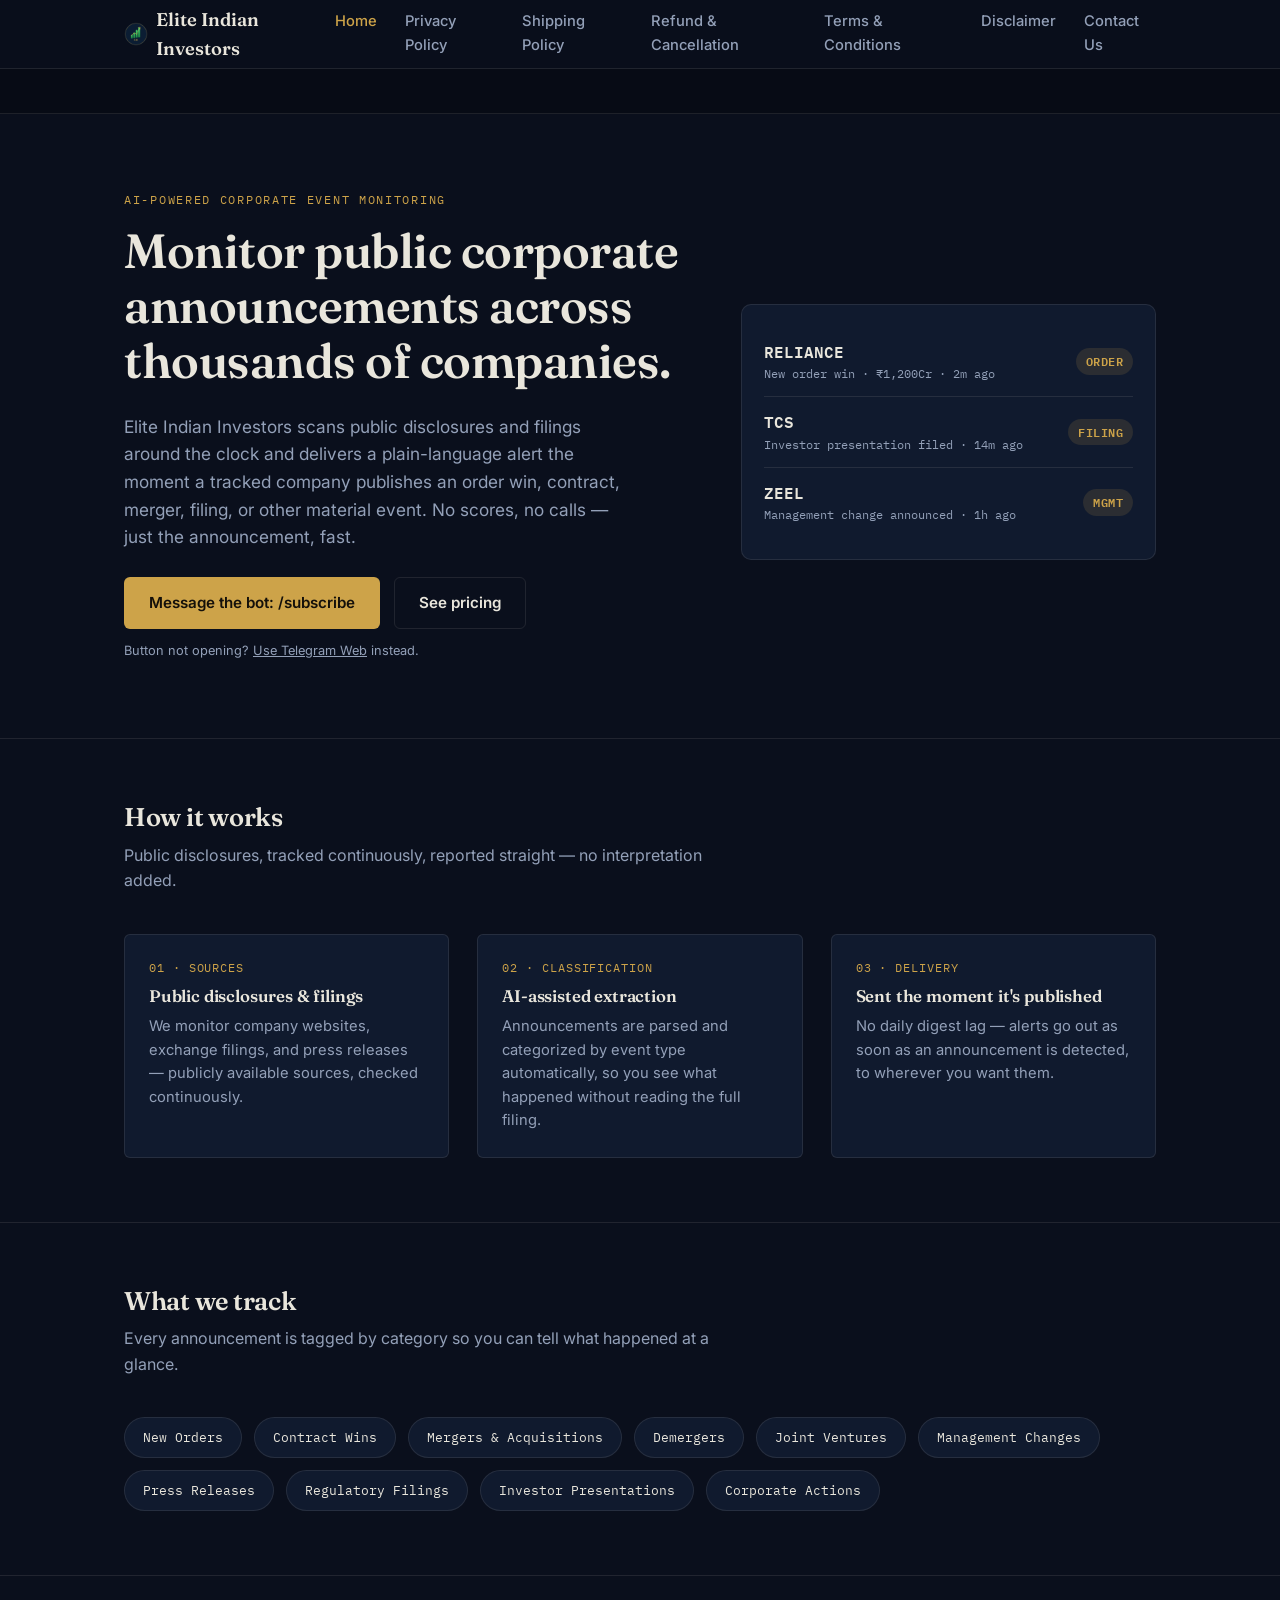
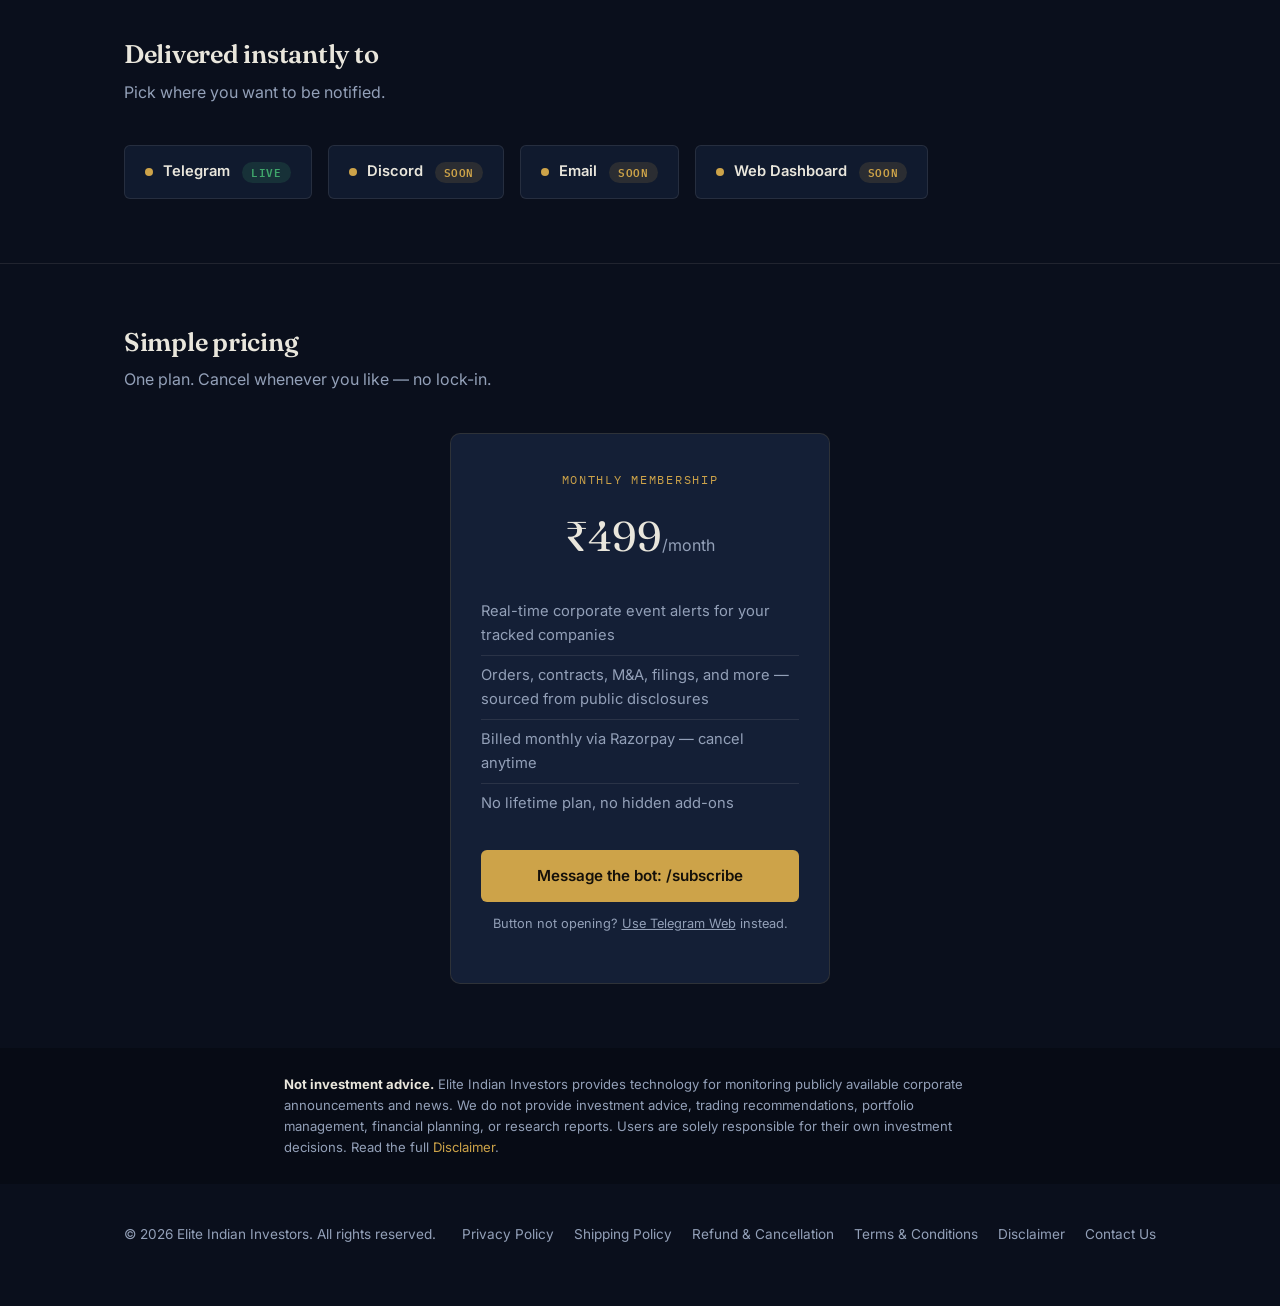
==== commit ec2aa6ad: "Add files via upload  Use Telegram Web instead" line underneath, linking to web.telegram.org/k/#@Eli" ====
--- a/index.html
+++ b/index.html
@@ -54,6 +54,7 @@
         <a class="btn btn-primary" href="https://t.me/EliteIndianInvestorsbot">Message the bot: /subscribe</a>
         <a class="btn btn-ghost" href="#pricing">See pricing</a>
       </div>
+      <p class="cta-fallback">Button not opening? <a href="https://web.telegram.org/k/#@EliteIndianInvestorsbot">Use Telegram Web</a> instead.</p>
     </div>
     <div class="signal-card mono" aria-hidden="true">
       <div class="row">
@@ -120,10 +121,12 @@
     <h2>Delivered instantly to</h2>
     <p class="section-sub">Pick where you want to be notified.</p>
     <div class="channel-row">
-      <div class="channel"><span class="dot"></span>Telegram</div>
-      <div class="channel"><span class="dot"></span>Discord</div>
-      <div class="channel"><span class="dot"></span>Email</div>
-      <div class="channel"><span class="dot"></span>Web Dashboard</div>
+      <a class="channel-row-link" href="https://t.me/EliteIndianInvestorsbot">
+        <div class="channel"><span class="dot"></span>Telegram<span class="channel-status live">LIVE</span></div>
+      </a>
+      <div class="channel"><span class="dot"></span>Discord<span class="channel-status soon">SOON</span></div>
+      <div class="channel"><span class="dot"></span>Email<span class="channel-status soon">SOON</span></div>
+      <div class="channel"><span class="dot"></span>Web Dashboard<span class="channel-status soon">SOON</span></div>
     </div>
   </div>
 </section>
@@ -142,6 +145,7 @@
         <li>No lifetime plan, no hidden add-ons</li>
       </ul>
       <a class="btn btn-primary" style="width:100%;" href="https://t.me/EliteIndianInvestorsbot">Message the bot: /subscribe</a>
+      <p class="cta-fallback" style="text-align:center;">Button not opening? <a href="https://web.telegram.org/k/#@EliteIndianInvestorsbot">Use Telegram Web</a> instead.</p>
     </div>
   </div>
 </section>
--- a/styles.css
+++ b/styles.css
@@ -200,6 +200,14 @@
 
 .cta-row { display: flex; gap: 14px; margin-top: 26px; flex-wrap: wrap; }
 
+.cta-fallback {
+  font-size: 0.8rem;
+  color: var(--text-muted);
+  margin-top: 12px;
+}
+.cta-fallback a { color: var(--text-muted); text-decoration: underline; }
+.cta-fallback a:hover { color: var(--gold); }
+
 .btn {
   display: inline-block;
   padding: 13px 24px;
@@ -306,11 +314,23 @@
   color: var(--text);
   font-size: 0.92rem;
 }
+a.channel-row-link { text-decoration: none; }
+a.channel-row-link:hover .channel { border-color: var(--gold); }
 .channel-row .channel .dot {
   width: 8px; height: 8px; border-radius: 50%;
   background: var(--gold);
   flex-shrink: 0;
 }
+.channel-status {
+  font-family: 'IBM Plex Mono', monospace;
+  font-size: 0.66rem;
+  letter-spacing: 0.06em;
+  padding: 2px 9px;
+  border-radius: 999px;
+  margin-left: 2px;
+}
+.channel-status.live { background: rgba(63, 166, 107, 0.16); color: var(--green); }
+.channel-status.soon { background: var(--gold-soft); color: var(--gold); }
 
 /* ---------- Pricing ---------- */
 
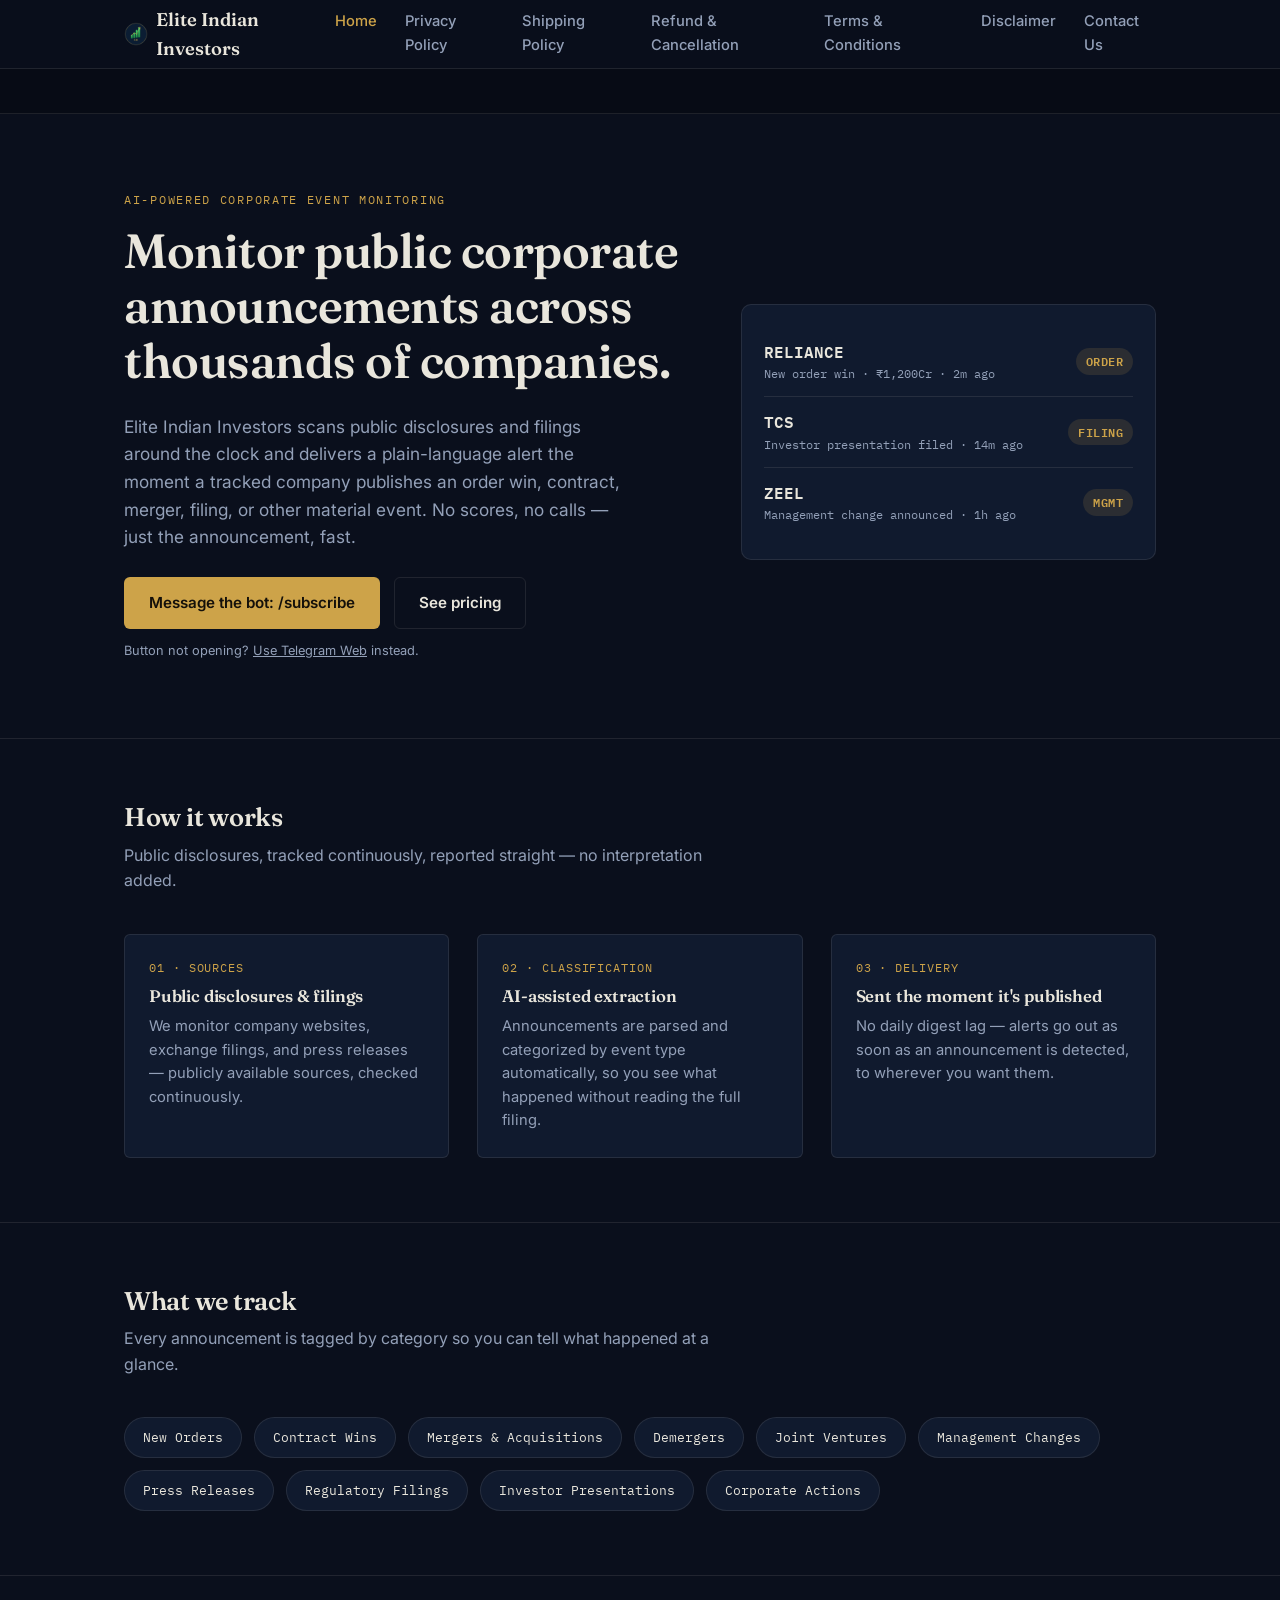
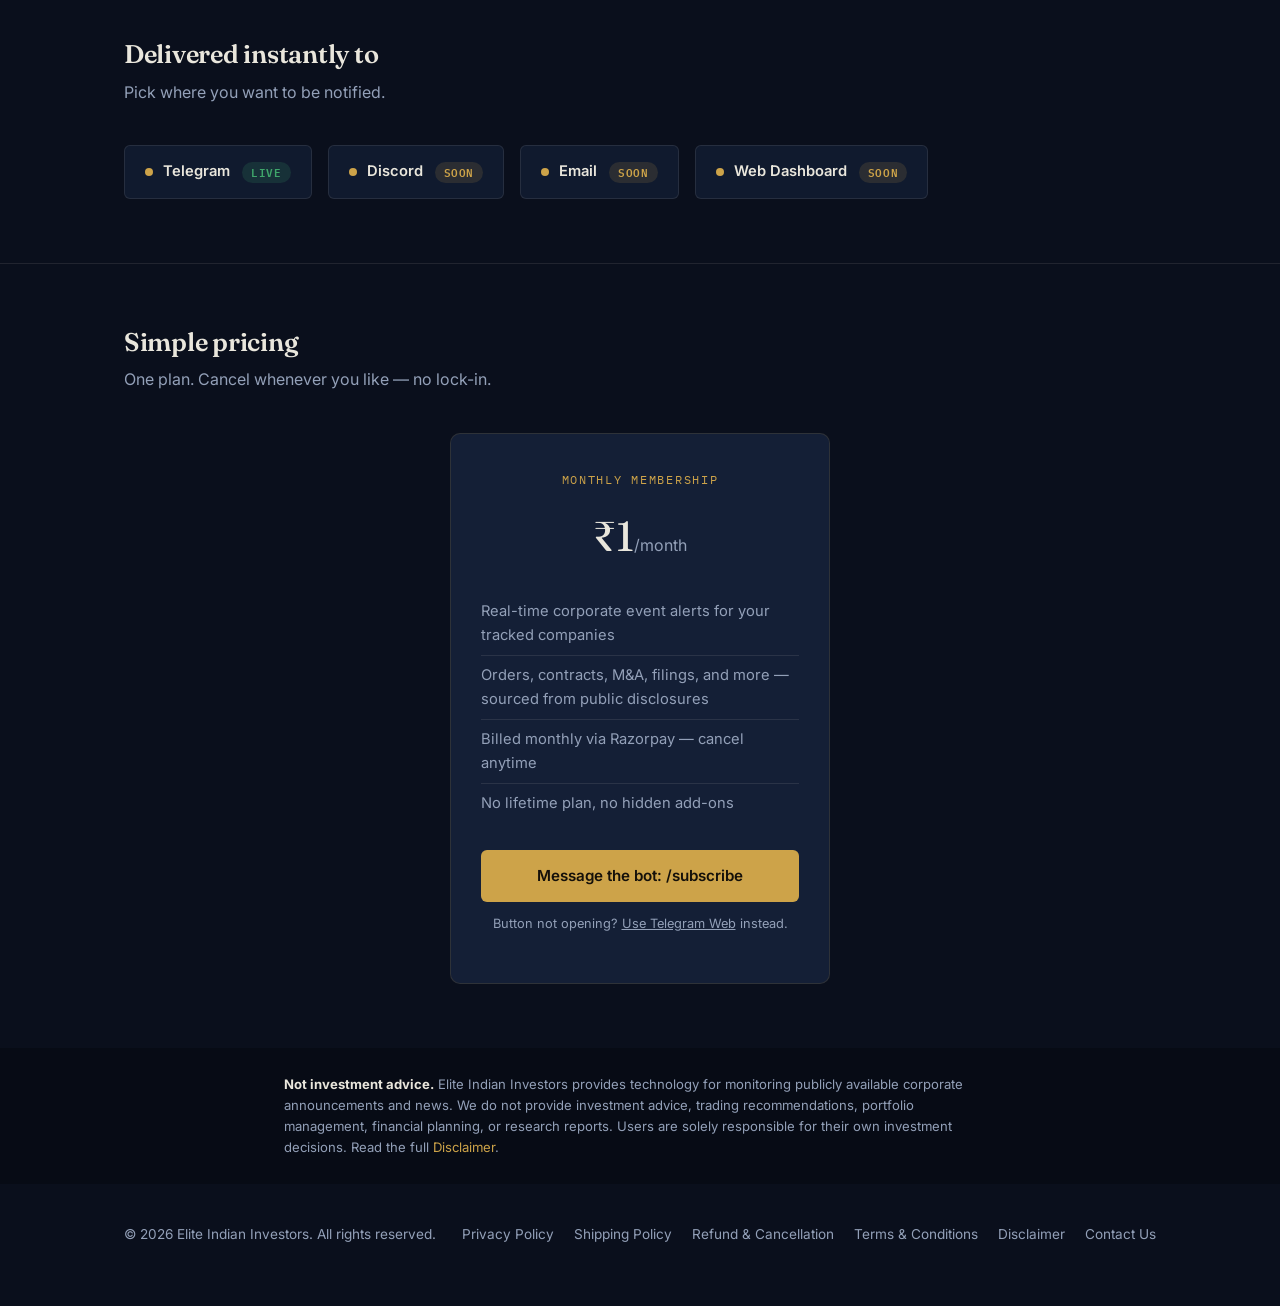
==== commit af97ee4a: "Update index.html Amount changed" ====
--- a/index.html
+++ b/index.html
@@ -4,7 +4,7 @@
 <meta charset="UTF-8">
 <meta name="viewport" content="width=device-width, initial-scale=1.0">
 <title>Elite Indian Investors — AI-Powered Corporate Event Monitoring</title>
-<meta name="description" content="Elite Indian Investors monitors public corporate announcements — orders, contracts, M&amp;A, filings, and more — across tracked companies, delivered instantly to Telegram, Discord, and email. Not investment advice. ₹499/month, cancel anytime.">
+<meta name="description" content="Elite Indian Investors monitors public corporate announcements — orders, contracts, M&amp;A, filings, and more — across tracked companies, delivered instantly to Telegram, Discord, and email. Not investment advice. ₹1/month, cancel anytime.">
 <link rel="preconnect" href="https://fonts.googleapis.com">
 <link rel="preconnect" href="https://fonts.gstatic.com" crossorigin>
 <link href="https://fonts.googleapis.com/css2?family=Fraunces:wght@500;600&family=Inter:wght@400;500;600&family=IBM+Plex+Mono:wght@400;500&display=swap" rel="stylesheet">
@@ -137,7 +137,7 @@
     <p class="section-sub">One plan. Cancel whenever you like — no lock-in.</p>
     <div class="pricing-card">
       <div class="eyebrow" style="text-align:center;">MONTHLY MEMBERSHIP</div>
-      <div class="price">₹499<small>/month</small></div>
+      <div class="price">₹1<small>/month</small></div>
       <ul>
         <li>Real-time corporate event alerts for your tracked companies</li>
         <li>Orders, contracts, M&amp;A, filings, and more — sourced from public disclosures</li>
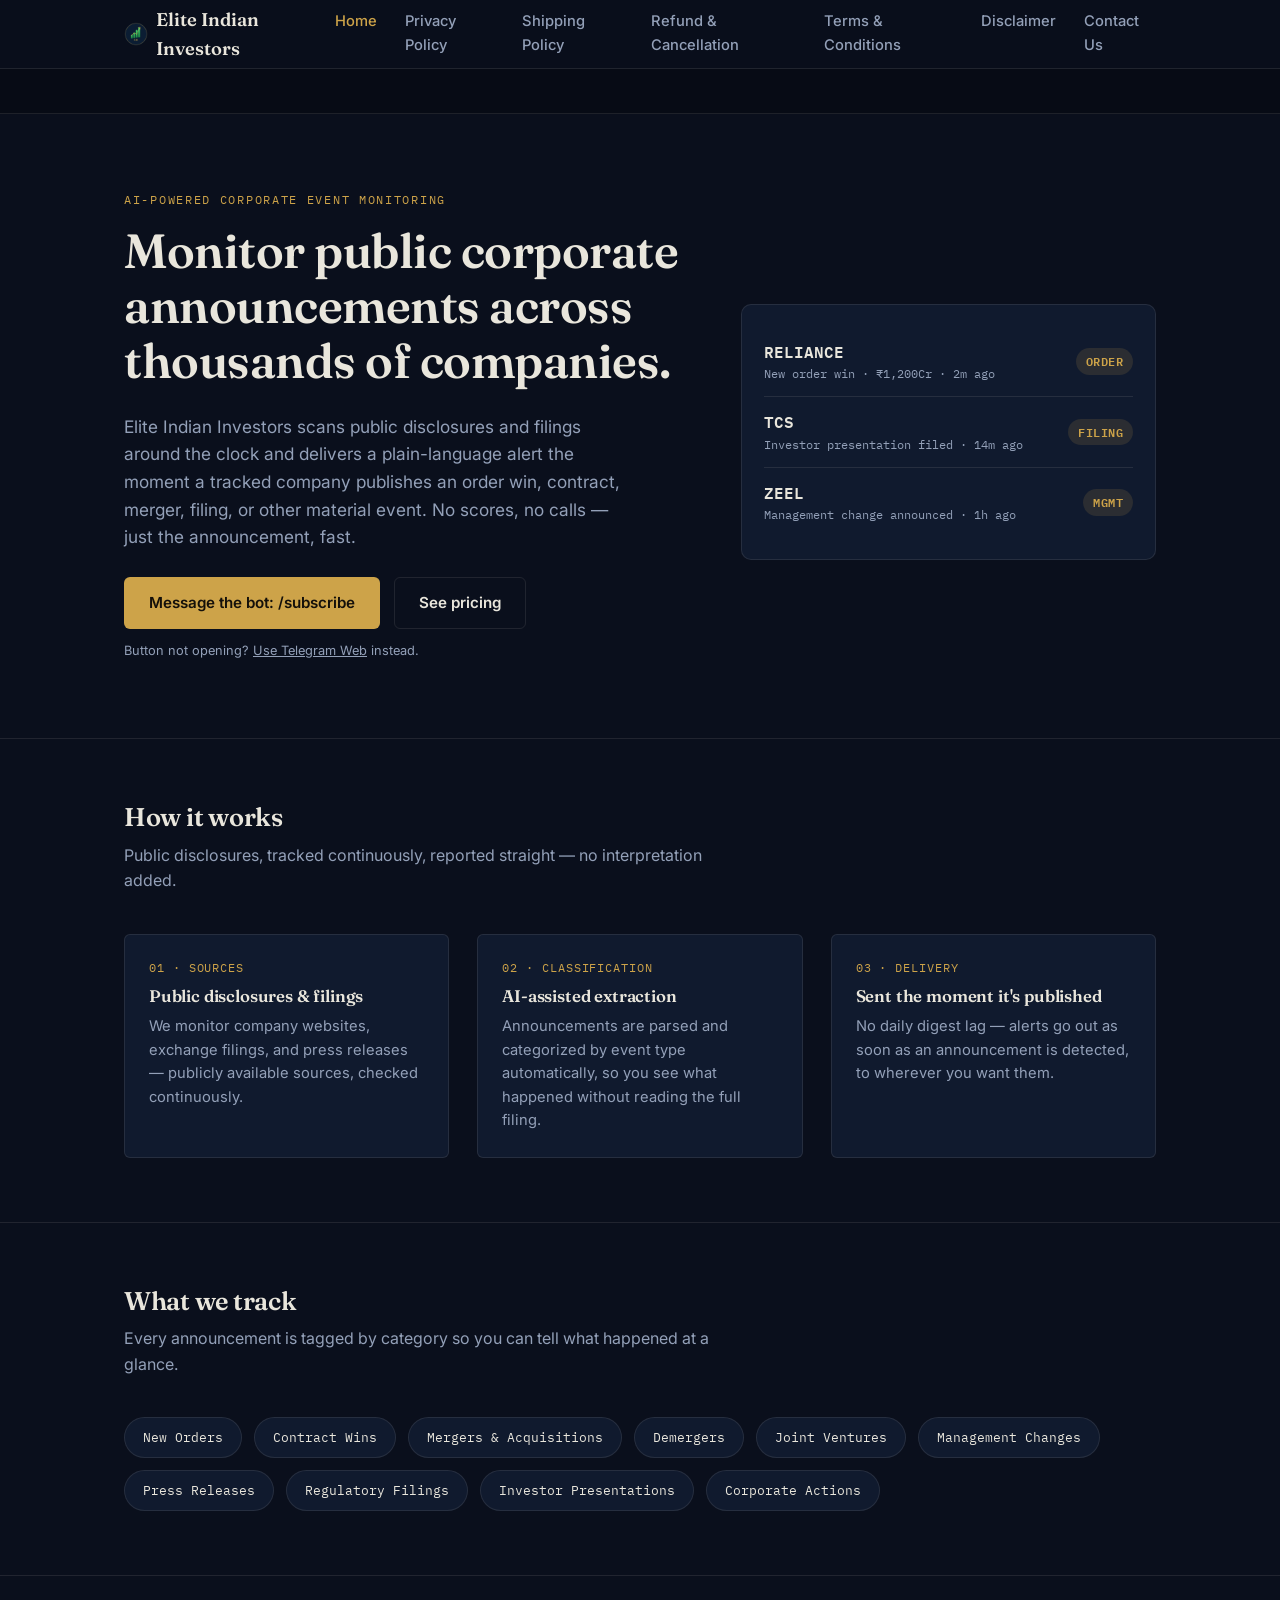
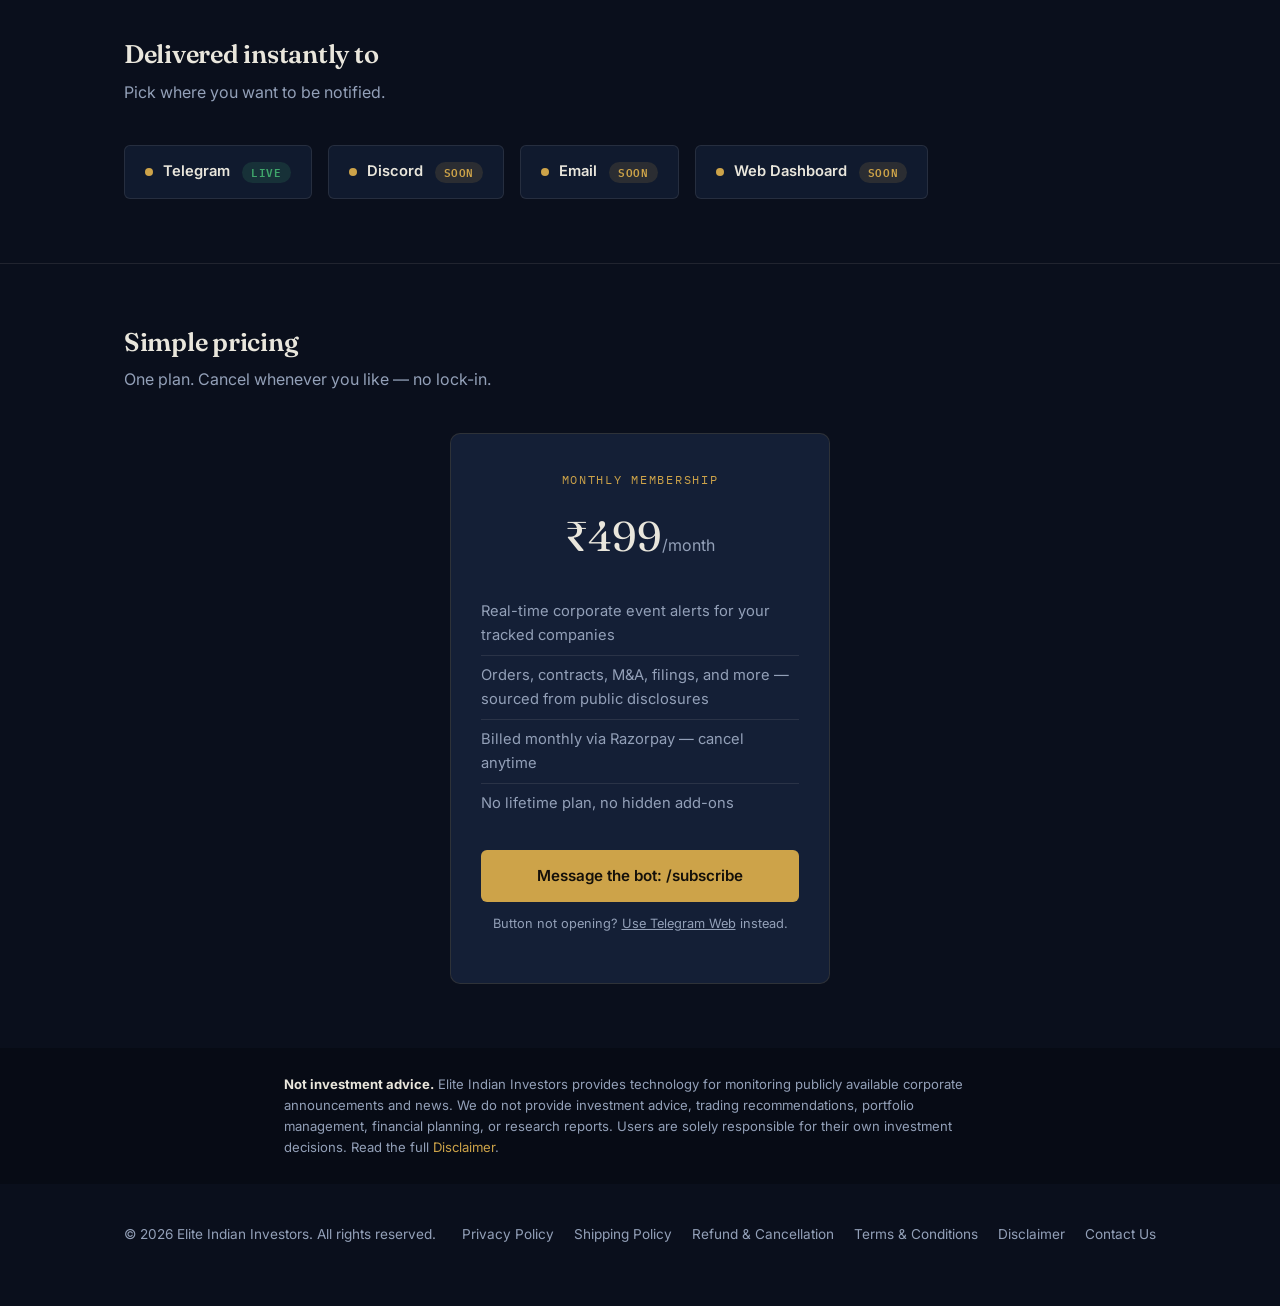
==== commit b39809bd: "Update index.html Changed to ₹499" ====
--- a/index.html
+++ b/index.html
@@ -4,7 +4,7 @@
 <meta charset="UTF-8">
 <meta name="viewport" content="width=device-width, initial-scale=1.0">
 <title>Elite Indian Investors — AI-Powered Corporate Event Monitoring</title>
-<meta name="description" content="Elite Indian Investors monitors public corporate announcements — orders, contracts, M&amp;A, filings, and more — across tracked companies, delivered instantly to Telegram, Discord, and email. Not investment advice. ₹1/month, cancel anytime.">
+<meta name="description" content="Elite Indian Investors monitors public corporate announcements — orders, contracts, M&amp;A, filings, and more — across tracked companies, delivered instantly to Telegram, Discord, and email. Not investment advice. ₹499/month, cancel anytime.">
 <link rel="preconnect" href="https://fonts.googleapis.com">
 <link rel="preconnect" href="https://fonts.gstatic.com" crossorigin>
 <link href="https://fonts.googleapis.com/css2?family=Fraunces:wght@500;600&family=Inter:wght@400;500;600&family=IBM+Plex+Mono:wght@400;500&display=swap" rel="stylesheet">
@@ -137,7 +137,7 @@
     <p class="section-sub">One plan. Cancel whenever you like — no lock-in.</p>
     <div class="pricing-card">
       <div class="eyebrow" style="text-align:center;">MONTHLY MEMBERSHIP</div>
-      <div class="price">₹1<small>/month</small></div>
+      <div class="price">₹499<small>/month</small></div>
       <ul>
         <li>Real-time corporate event alerts for your tracked companies</li>
         <li>Orders, contracts, M&amp;A, filings, and more — sourced from public disclosures</li>
